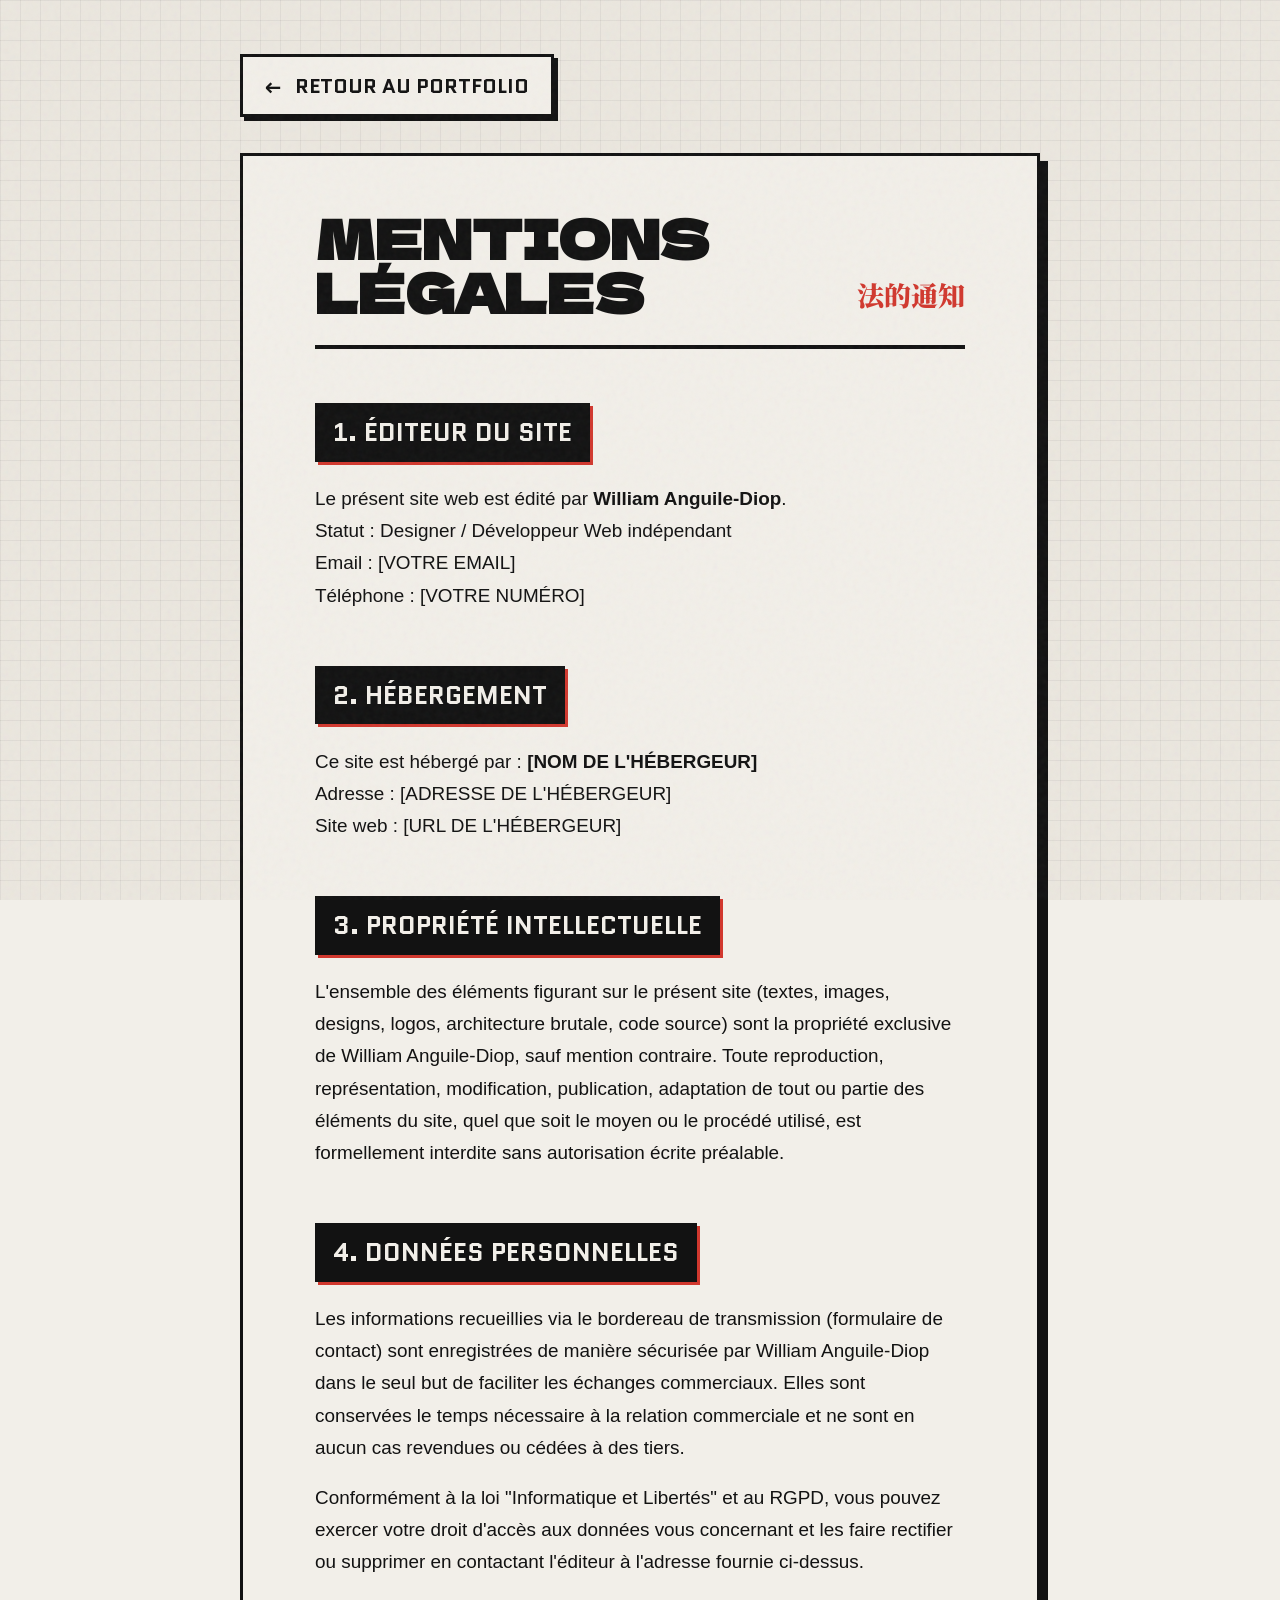
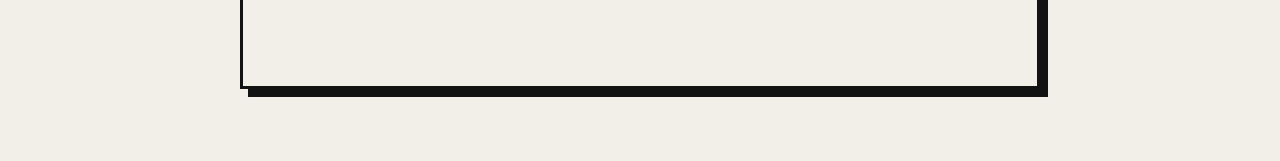
==== mentions.html @ 5b7a7f8b "Add files via upload" ====
<!DOCTYPE html>
<html lang="fr">
<head>
    <meta charset="UTF-8">
    <meta name="viewport" content="width=device-width, initial-scale=1.0">
    <title>Mentions Légales — William Anguile-Diop</title>
    <link href="https://fonts.googleapis.com/css2?family=Dela+Gothic+One&family=Noto+Serif+JP:wght@600;900&family=Orbitron:wght@700;900&family=Quantico:wght@700&family=Space+Grotesk:wght@500;700&display=swap" rel="stylesheet">
    <link rel="stylesheet" href="style.css">
    <style>
        .mentions-container {
            max-width: 800px;
            margin: 0 auto;
            padding: 3rem 4rem;
            background-color: var(--bg-cream);
            border: var(--border-width) solid var(--text-dark);
            box-shadow: var(--shadow-flat-large);
            position: relative;
        }
        .mentions-header {
            margin-bottom: 3rem;
            border-bottom: 4px solid var(--text-dark);
            padding-bottom: 1.5rem;
            display: flex;
            justify-content: space-between;
            align-items: flex-end;
        }
        .mentions-title {
            font-family: var(--font-title-massive);
            font-size: 3rem;
            line-height: 1;
            text-transform: uppercase;
        }
        .mentions-ja {
            font-family: var(--font-japanese);
            font-size: 1.5rem;
            color: var(--accent-red);
            font-weight: 900;
        }
        .mentions-section {
            margin-bottom: 3rem;
        }
        .mentions-section h2 {
            font-family: var(--font-heading);
            font-size: 1.4rem;
            margin-bottom: 1.2rem;
            background-color: var(--text-dark);
            color: var(--bg-cream);
            padding: 0.4rem 1rem;
            display: inline-block;
            text-transform: uppercase;
            box-shadow: 3px 3px 0px 0px var(--accent-red);
        }
        .mentions-section p {
            line-height: 1.7;
            margin-bottom: 1rem;
            font-size: 1.05rem;
        }
        .back-nav {
            max-width: 800px;
            margin: 3rem auto 2rem auto;
        }
        .back-link {
            font-family: var(--font-heading);
            font-weight: 900;
            color: var(--text-dark);
            text-decoration: none;
            display: inline-flex;
            align-items: center;
            gap: 0.8rem;
            border: 3px solid var(--text-dark);
            padding: 0.6rem 1.2rem;
            transition: all 0.2s ease;
            box-shadow: 4px 4px 0px 0px var(--text-dark);
            background-color: var(--bg-cream);
            text-transform: uppercase;
        }
        .back-link:hover {
            transform: translate(-3px, -3px);
            box-shadow: 7px 7px 0px 0px var(--accent-red);
            border-color: var(--accent-red);
            color: var(--accent-red);
        }
        
        .mentions-bg {
            position: fixed;
            top: 0; left: 0; width: 100%; height: 100%;
            background-color: var(--bg-paper-dark);
            z-index: -1;
            background-image: 
                linear-gradient(to right, rgba(18, 18, 18, 0.05) 1px, transparent 1px),
                linear-gradient(to bottom, rgba(18, 18, 18, 0.05) 1px, transparent 1px);
            background-size: 20px 20px;
        }
    </style>
</head>
<body>
    <!-- Écran de Chargement Brutaliste -->
    <div id="brutalist-loader">
        <div class="loader-content">
            <div class="logo-area loader-logo">
                <div class="hanko-stamp">WA</div>
                <div class="logo-subtitle">ウィリアム</div>
            </div>
            <div class="loader-progress-box">
                <div class="loader-progress-bar"></div>
            </div>
            <div class="loader-status">INITIALIZING...</div>
        </div>
    </div>
    <div class="paper-overlay"></div>
    <div class="mentions-bg"></div>
    
    <div style="padding-bottom: 4rem;">
        
        <nav class="back-nav">
            <a href="index.html" class="back-link">
                <span>←</span> RETOUR AU PORTFOLIO
            </a>
        </nav>

        <main class="mentions-container">
            <header class="mentions-header">
                <div>
                    <h1 class="mentions-title">Mentions<br>Légales</h1>
                </div>
                <div class="mentions-ja">法的通知</div>
            </header>

            <section class="mentions-section">
                <h2>1. Éditeur du site</h2>
                <p>
                    Le présent site web est édité par <strong>William Anguile-Diop</strong>.<br>
                    Statut : Designer / Développeur Web indépendant<br>
                    Email : [VOTRE EMAIL]<br>
                    Téléphone : [VOTRE NUMÉRO]
                </p>
            </section>

            <section class="mentions-section">
                <h2>2. Hébergement</h2>
                <p>
                    Ce site est hébergé par : <strong>[NOM DE L'HÉBERGEUR]</strong><br>
                    Adresse : [ADRESSE DE L'HÉBERGEUR]<br>
                    Site web : [URL DE L'HÉBERGEUR]
                </p>
            </section>

            <section class="mentions-section">
                <h2>3. Propriété Intellectuelle</h2>
                <p>
                    L'ensemble des éléments figurant sur le présent site (textes, images, designs, logos, architecture brutale, code source) sont la propriété exclusive de William Anguile-Diop, sauf mention contraire. Toute reproduction, représentation, modification, publication, adaptation de tout ou partie des éléments du site, quel que soit le moyen ou le procédé utilisé, est formellement interdite sans autorisation écrite préalable.
                </p>
            </section>

            <section class="mentions-section">
                <h2>4. Données Personnelles</h2>
                <p>
                    Les informations recueillies via le bordereau de transmission (formulaire de contact) sont enregistrées de manière sécurisée par William Anguile-Diop dans le seul but de faciliter les échanges commerciaux. Elles sont conservées le temps nécessaire à la relation commerciale et ne sont en aucun cas revendues ou cédées à des tiers.
                </p>
                <p>
                    Conformément à la loi "Informatique et Libertés" et au RGPD, vous pouvez exercer votre droit d'accès aux données vous concernant et les faire rectifier ou supprimer en contactant l'éditeur à l'adresse fournie ci-dessus.
                </p>
            </section>
        </main>
    </div>
    
    <script src="app.js"></script>
</body>
</html>
---- style.css ----
/* ==========================================================================
   CHARTE GRAPHIQUE & DESIGN SYSTEM BRUTALISTE JAPONAIS - VERSION MONOPAGE
   ========================================================================== */

:root {
    /* Thème par défaut (Rouge Vermillon) */
    --bg-cream: #f2efe9;       
    --bg-paper-dark: #ebe7df;  
    --text-dark: #121212;      
    --text-white: #ffffff;
    --accent-color: #d1382e;   /* Rouge par défaut */
    --accent-red: #d1382e;     
    --accent-green: #275a44;   
    --accent-pink: #d91b7d;    
    --border-width: 3px;
    --border-color: #121212;
    
    /* Ombres Brutalistes Plates */
    --shadow-flat: 5px 5px 0px 0px #121212;
    --shadow-flat-large: 8px 8px 0px 0px #121212;
    --shadow-flat-pressed: 2px 2px 0px 0px #121212;
    
    /* Polices */
    --font-heading: 'Quantico', 'Orbitron', 'Space Grotesk', sans-serif;
    --font-title-massive: 'Dela Gothic One', 'Orbitron', sans-serif;
    --font-body: 'Plus Jakarta Sans', 'Inter', sans-serif;
    --font-japanese: 'Noto Serif JP', 'Sawarabi Mincho', serif;

    /* Blueprint / Wireframe */
    --wireframe-blue: #0055ff;
}

/* ==========================================================================
   THEMING DYNAMIQUE (CLASSES APPLIQUÉES AU BODY)
   ========================================================================== */

body.theme-red { --accent-color: var(--accent-red); }
body.theme-green { --accent-color: var(--accent-green); }
body.theme-pink { --accent-color: var(--accent-pink); }
body.theme-dark { --accent-color: var(--text-dark); }

/* ==========================================================================
   RESET & STRUCTURES DE BASE
   ========================================================================== */

* {
    box-sizing: border-box;
    margin: 0;
    padding: 0;
}

html {
    scroll-behavior: smooth;
    scroll-padding-top: 240px; /* Compense la hauteur du header fixe */
    font-size: 18px; /* Augmente proportionnellement TOUS les rem du site (base 16px -> 18px) */
}

body {
    background-color: var(--bg-cream);
    color: var(--text-dark);
    font-family: var(--font-body);
    font-size: 1.125rem; /* Augmentation globale de la taille du texte */
    line-height: 1.75;
    overflow-x: hidden;
    position: relative;
    min-height: 100vh;
    transition: background-color 0.3s ease;
}

/* Grain de papier vintage */
.paper-overlay {
    position: fixed;
    top: 0;
    left: 0;
    width: 100%;
    height: 100%;
    pointer-events: none;
    z-index: 9999;
    opacity: 0.045;
    background-image: url("data:image/svg+xml,%3Csvg viewBox='0 0 200 200' xmlns='http://www.w3.org/2000/svg'%3E%3Cfilter id='noiseFilter'%3E%3CfeTurbulence type='fractalNoise' baseFrequency='0.8' numOctaves='3' stitchTiles='stitch'/%3E%3C/filter%3E%3Crect width='100%25' height='100%25' filter='url(%23noiseFilter)'/%3E%3C/svg%3E");
}

/* Grille Genkō yōshi discrète en arrière-plan */
body::before {
    content: '';
    position: fixed;
    top: 0;
    left: 0;
    width: 100%;
    height: 100%;
    z-index: -10;
    pointer-events: none;
    background-size: 40px 40px;
    background-image: 
        linear-gradient(to right, rgba(18, 18, 18, 0.03) 1px, transparent 1px),
        linear-gradient(to bottom, rgba(18, 18, 18, 0.03) 1px, transparent 1px);
}

/* ==========================================================================
   DISPOSITION PRINCIPALE (LAYOUT)
   ========================================================================== */

.app-container {
    display: grid;
    grid-template-columns: 240px 1fr;
    min-height: 100vh;
}

/* ==========================================================================
   BARRE LATÉRALE GAUCHE (SIDEBAR-LEFT)
   ========================================================================== */

.sidebar-left {
    background-color: var(--bg-paper-dark);
    border-right: var(--border-width) solid var(--border-color);
    display: flex;
    flex-direction: column;
    align-items: center;
    justify-content: space-between;
    padding: 2.5rem 1.5rem;
    position: sticky;
    top: 0;
    height: 100vh;
    z-index: 100;
}

.logo-area {
    display: flex;
    flex-direction: column;
    align-items: center;
    text-align: center;
    width: 100%;
}

.hanko-stamp {
    width: 65px;
    height: 65px;
    border: 3px solid var(--accent-red);
    color: var(--accent-red);
    font-family: var(--font-japanese);
    font-size: 2.2rem;
    font-weight: 900;
    display: flex;
    align-items: center;
    justify-content: center;
    border-radius: 50%;
    margin-bottom: 1.5rem;
    background-color: transparent;
    box-shadow: inset 0 0 0 2px var(--accent-red);
    transform: rotate(-10deg);
    transition: transform 0.3s ease;
}

.hanko-stamp:hover { transform: rotate(5deg) scale(1.05); }

.logo-title {
    font-family: var(--font-heading);
    font-weight: 900;
    font-size: 1.4rem;
    letter-spacing: -0.5px;
    line-height: 1.1;
    margin-bottom: 0.2rem;
}

.logo-subtitle {
    font-family: var(--font-japanese);
    font-size: 0.9rem;
    letter-spacing: 2px;
    color: rgba(18, 18, 18, 0.6);
}

.vertical-text-container {
    display: flex;
    flex-direction: column;
    align-items: center;
    justify-content: center;
    flex-grow: 1;
    margin: 1.5rem 0;
}

.vertical-text-item {
    writing-mode: vertical-rl;
    text-orientation: mixed;
    font-family: var(--font-japanese);
    font-size: 1.1rem;
    letter-spacing: 6px;
    color: var(--text-dark);
    margin: 0.5rem 0;
    white-space: nowrap;
}

.vertical-text-item.latin {
    font-family: var(--font-heading);
    font-weight: 700;
    font-size: 0.8rem;
    letter-spacing: 2px;
}

.vertical-text-divider {
    height: 50px;
    width: 2px;
    background-color: var(--border-color);
    margin: 0.8rem 0;
}

/* Sélecteur de couleurs (Design palette) */
.color-palette-picker {
    display: flex;
    flex-direction: column;
    align-items: center;
    gap: 0.4rem;
    margin-bottom: 1.5rem;
    width: 100%;
}

.palette-label {
    font-family: var(--font-heading);
    font-weight: 900;
    font-size: 0.7rem;
    letter-spacing: 1px;
    color: rgba(18, 18, 18, 0.6);
}

.palette-swatches {
    display: flex;
    gap: 0.5rem;
}

.swatch-btn {
    width: 20px;
    height: 20px;
    border-radius: 50%;
    border: 2px solid var(--text-dark);
    cursor: pointer;
    transition: transform 0.15s ease, box-shadow 0.15s ease;
}

.swatch-btn:hover { transform: scale(1.15); }
.swatch-btn.active {
    box-shadow: 0 0 0 2px var(--bg-cream), 0 0 0 4px var(--text-dark);
    transform: scale(1.1);
}

.bg-red-swatch { background-color: var(--accent-red); }
.bg-green-swatch { background-color: var(--accent-green); }
.bg-pink-swatch { background-color: var(--accent-pink); }
.bg-dark-swatch { background-color: var(--text-dark); }

.sidebar-deco {
    width: 100%;
    display: flex;
    flex-direction: column;
    align-items: center;
    gap: 0.5rem;
}

.barcode {
    display: flex;
    align-items: flex-end;
    height: 30px;
    width: 80px;
    gap: 2px;
}

.barcode-line { background-color: var(--text-dark); height: 100%; }
.w-1 { width: 1px; }
.w-2 { width: 3px; }
.w-3 { width: 5px; }
.w-4 { width: 7px; }

.deco-number {
    font-family: monospace;
    font-size: 0.75rem;
    letter-spacing: 1px;
}

/* ==========================================================================
   BARRE LATÉRALE DROITE (SIDEBAR-RIGHT)
   ========================================================================== */

.sidebar-right {
    border-left: var(--border-width) solid var(--border-color);
    display: flex;
    flex-direction: column;
    align-items: center;
    justify-content: space-between;
    padding: 3rem 0;
    background-color: var(--bg-paper-dark);
    position: sticky;
    top: 0;
    height: 100vh;
    z-index: 100;
}

.grid-deco-lines {
    width: 20px;
    height: 100px;
    background: repeating-linear-gradient(45deg, var(--border-color), var(--border-color) 2px, transparent 2px, transparent 8px);
}

.viewport-widget {
    border: 2px solid var(--text-dark);
    background-color: var(--bg-cream);
    padding: 0.8rem 0.4rem;
    display: flex;
    flex-direction: column;
    align-items: center;
    gap: 0.5rem;
    width: 60px;
    box-shadow: 3px 3px 0px 0px var(--text-dark);
}

.widget-title {
    font-family: var(--font-heading);
    font-weight: 900;
    font-size: 0.55rem;
    letter-spacing: 1px;
    color: rgba(18, 18, 18, 0.6);
}

.widget-val {
    writing-mode: vertical-rl;
    text-orientation: mixed;
    font-family: monospace;
    font-size: 0.75rem;
    font-weight: bold;
    white-space: nowrap;
    letter-spacing: 1px;
}

.widget-status {
    font-family: var(--font-heading);
    font-weight: 900;
    font-size: 0.5rem;
    background-color: var(--text-dark);
    color: var(--bg-cream);
    padding: 0.1rem 0.2rem;
    white-space: nowrap;
}

.oriental-accent-stamp {
    position: relative;
    width: 40px;
    height: 80px;
    display: flex;
    flex-direction: column;
    align-items: center;
}

.accent-circle {
    width: 25px;
    height: 25px;
    background-color: var(--accent-red);
    border-radius: 50%;
    margin-bottom: 0.5rem;
}

.accent-kanji {
    font-family: var(--font-japanese);
    font-weight: 900;
    font-size: 1.2rem;
    color: var(--accent-red);
    border: 2px solid var(--accent-red);
    width: 30px;
    height: 30px;
    display: flex;
    align-items: center;
    justify-content: center;
}

/* ==========================================================================
   ZONE PRINCIPALE & HEADER FIXE
   ========================================================================== */

.main-content {
    display: flex;
    flex-direction: column;
    min-width: 0; 
}

.main-header {
    position: sticky;
    top: 0;
    background-color: var(--bg-cream);
    z-index: 90;
}

.header-banner {
    background-color: var(--text-dark);
    color: var(--bg-cream);
    overflow: hidden;
    white-space: nowrap;
    border-bottom: var(--border-width) solid var(--border-color);
    padding: 0.6rem 0;
    font-family: var(--font-heading);
    font-weight: 900;
    font-size: 0.85rem;
    letter-spacing: 1px;
}

.banner-ticker {
    display: inline-block;
    animation: ticker 25s linear infinite;
    padding-left: 100%;
}

@keyframes ticker {
    0% { transform: translate3d(0, 0, 0); }
    100% { transform: translate3d(-100%, 0, 0); }
}

.header-main-title {
    display: flex;
    justify-content: space-between;
    align-items: center;
    padding: 1.5rem 3rem 1rem 3rem;
    border-bottom: var(--border-width) solid var(--border-color);
}

.title-left {
    display: flex;
    flex-direction: column;
    gap: 0.5rem;
}

.subtitle-badge {
    background-color: var(--accent-color);
    color: var(--text-white);
    font-family: var(--font-heading);
    font-weight: 900;
    font-size: 0.8rem;
    padding: 0.2rem 0.6rem;
    width: fit-content;
    border: 2px solid var(--text-dark);
    transition: background-color 0.3s ease;
}

.title-left h1 {
    font-family: var(--font-japanese);
    font-size: 3rem;
    font-weight: 900;
    line-height: 1;
}

.utility-controls {
    display: flex;
    gap: 0.8rem;
}

.util-btn {
    background-color: var(--bg-cream);
    border: 2px solid var(--text-dark);
    color: var(--text-dark);
    font-family: var(--font-heading);
    font-weight: 700;
    font-size: 0.75rem;
    padding: 0.5rem 0.8rem;
    cursor: pointer;
    display: flex;
    align-items: center;
    gap: 0.4rem;
    box-shadow: 3px 3px 0px 0px var(--text-dark);
    transition: all 0.15s ease;
}

.util-btn:hover {
    transform: translate(1px, 1px);
    box-shadow: 2px 2px 0px 0px var(--text-dark);
}

.util-btn.active {
    background-color: var(--accent-pink);
    color: var(--text-white);
}

#toggle-wireframe.active {
    background-color: var(--wireframe-blue);
    color: var(--text-white);
}

/* ==========================================================================
   NAVIGATION CLASSIQUE (TOP BAR)
   ========================================================================== */

.classic-nav {
    display: flex;
    justify-content: flex-end;
    align-items: center;
    gap: 4.5rem;
    padding: 1.2rem 3rem;
    background-color: var(--bg-cream);
    border-bottom: none;
}

.nav-link {
    font-family: var(--font-title-massive);
    font-size: 0.95rem;
    font-weight: 400;
    color: var(--text-dark);
    text-decoration: none;
    text-transform: uppercase;
    position: relative;
    padding-bottom: 0.4rem;
    transition: color 0.2s ease;
    display: flex;
    flex-direction: column;
    align-items: center;
    gap: 0.1rem;
}

.nav-ja {
    font-family: var(--font-japanese);
    font-size: 0.75rem;
    font-weight: 600;
    color: rgba(18, 18, 18, 0.5);
    transition: color 0.2s ease;
    text-transform: none;
}

.nav-link:hover .nav-ja {
    color: rgba(209, 56, 46, 0.7);
}

.nav-link.active .nav-ja {
    color: var(--accent-red);
}

.nav-link::after {
    content: '';
    position: absolute;
    bottom: 0;
    left: 0;
    width: 0%;
    height: 3px;
    background-color: var(--accent-red);
    transition: width 0.3s cubic-bezier(0.19, 1, 0.22, 1);
}

.nav-link:hover {
    color: var(--accent-red);
}

.nav-link:hover::after,
.nav-link.active::after {
    width: 100%;
}

.nav-link.active {
    color: var(--accent-red);
}

/* ==========================================================================
   SECTIONS & CONTENU MONOPAGE
   ========================================================================== */

.content-body {
    padding: 3rem;
    flex-grow: 1;
}

.scroll-section {
    padding-bottom: 6rem;
}

.section-divider {
    border-top: var(--border-width) solid var(--border-color);
    border-bottom: var(--border-width) solid var(--border-color);
    margin: 4rem -3rem 6rem -3rem; /* Outdents to edge, espacement accru */
    padding: 1.5rem 3rem;
    background-color: var(--bg-paper-dark);
    display: flex;
    justify-content: center;
    align-items: center;
    position: relative;
    overflow: hidden;
}

.section-divider::before {
    content: '';
    position: absolute;
    left: 0; top: 0; bottom: 0; right: 0;
    background: repeating-linear-gradient(45deg, transparent, transparent 10px, rgba(18, 18, 18, 0.05) 10px, rgba(18, 18, 18, 0.05) 20px);
    pointer-events: none;
}

.divider-text {
    font-family: var(--font-title-massive);
    font-weight: 400;
    font-size: 1.4rem;
    letter-spacing: 2px;
    background-color: var(--bg-cream);
    padding: 0.5rem 1.5rem;
    border: 2px solid var(--text-dark);
    box-shadow: 4px 4px 0px 0px var(--text-dark);
    z-index: 1;
}

.grid-layout {
    display: grid;
    gap: 4rem;
}

.intro-grid { grid-template-columns: repeat(3, 1fr); }
.col-span-2 { grid-column: span 2; }
.col-span-3 { grid-column: span 3; }

/* CARTES BRUTALISTES */
.card {
    background-color: var(--bg-cream);
    border: var(--border-width) solid var(--border-color);
    box-shadow: var(--shadow-flat-large);
    display: flex;
    flex-direction: column;
    position: relative;
    transition: all 0.2s cubic-bezier(0.19, 1, 0.22, 1);
}

.card:hover {
    transform: translate(-3px, -3px);
    box-shadow: 11px 11px 0px 0px var(--text-dark);
}

.card-header {
    border-bottom: var(--border-width) solid var(--border-color);
    padding: 1.5rem 2rem;
    display: flex;
    justify-content: space-between;
    align-items: center;
}

.card-header h2,
.card-header h3 {
    font-family: var(--font-title-massive);
    font-size: 2rem;
    font-weight: 400;
    text-transform: uppercase;
}

.card-tag {
    font-family: var(--font-heading);
    font-weight: 900;
    font-size: 0.85rem;
    border: 2px solid var(--text-dark);
    padding: 0.2rem 0.6rem;
    background-color: var(--bg-cream);
    color: var(--text-dark);
}

.card-body {
    padding: 2.5rem 2rem;
    display: flex;
    flex-direction: column;
    gap: 1.5rem;
}

.lead-text {
    font-size: 1.4rem;
    font-weight: 700;
    line-height: 1.5;
}

.card-footer {
    border-top: var(--border-width) solid var(--border-color);
    padding: 1.5rem 2rem;
    background-color: rgba(18, 18, 18, 0.02);
}

/* Thèmes de cartes */
.brutal-card-red {
    background-color: var(--accent-color);
    color: var(--text-white);
}
.brutal-card-red .card-header { border-bottom-color: var(--text-dark); }
.brutal-card-red .card-tag {
    background-color: var(--text-dark);
    color: var(--text-white);
    border-color: var(--text-dark);
}

.brutal-card-forest {
    background-color: var(--accent-green);
    color: var(--text-white);
}
.brutal-card-forest h3 {
    font-family: var(--font-title-massive);
    font-size: 2.2rem;
    font-weight: 400;
    margin-bottom: 1.2rem;
    text-transform: uppercase;
}

/* ==========================================================================
   HERO SECTION (DESIGN BRUTALISTE APPLIQUÉ AU LAYOUT WIREFRAME)
   ========================================================================== */
.hero-card {
    padding: 3.5rem 4rem;
    margin-bottom: 2rem;
    display: flex;
    flex-direction: column;
    gap: 3rem;
}

.hero-header {
    display: flex;
    justify-content: space-between;
    align-items: flex-start;
    border-bottom: var(--border-width) solid var(--border-color);
    padding-bottom: 2rem;
}

.hero-title {
    font-family: var(--font-title-massive);
    font-size: 4.8rem;
    font-weight: 400; /* Dela Gothic One n'a qu'un seul poids */
    line-height: 0.95;
    color: var(--text-dark);
    display: flex;
    flex-direction: column;
    gap: 0.8rem;
}

.hero-title-ja {
    font-family: var(--font-japanese);
    font-size: 1.5rem;
    color: var(--accent-red);
    letter-spacing: 2px;
}

.hero-grid {
    display: grid;
    grid-template-columns: 1fr 1fr;
    gap: 4rem;
    align-items: stretch;
}

.hero-text-content {
    display: flex;
    flex-direction: column;
    gap: 1.5rem;
}

.hero-text-content p {
    font-size: 1.125rem;
    line-height: 1.75;
}

.hero-portrait-container {
    display: flex;
    align-items: center;
    justify-content: center;
}

.portrait-frame {
    width: 100%;
    aspect-ratio: 1; /* Ratio carré parfait du wireframe */
    border: 4px solid var(--text-dark);
    position: relative;
    background-color: var(--bg-paper-dark);
    overflow: hidden;
    box-shadow: inset 0 0 0 4px var(--bg-cream), inset 0 0 0 6px var(--text-dark);
}

.portrait-img {
    width: 100%;
    height: 100%;
    object-fit: cover;
    filter: grayscale(10%) contrast(120%);
    opacity: 0.9;
    transition: transform 0.4s ease;
}

.portrait-frame:hover .portrait-img {
    transform: scale(1.05);
}

.portrait-markers .marker {
    position: absolute;
    font-family: monospace;
    font-size: 1.5rem;
    color: var(--accent-red);
    font-weight: bold;
}
.marker.top-left { top: 8px; left: 8px; }
.marker.top-right { top: 8px; right: 8px; }
.marker.bottom-left { bottom: 8px; left: 8px; }
.marker.bottom-right { bottom: 8px; right: 8px; }

.portrait-overlay-text {
    position: absolute;
    bottom: 15px;
    right: 15px;
    background-color: var(--text-dark);
    color: var(--text-white);
    font-family: var(--font-heading);
    font-size: 0.75rem;
    font-weight: 900;
    padding: 0.3rem 0.6rem;
    letter-spacing: 1px;
}

/* ==========================================================================
   BOUTONS, BADGES ET CITATIONS
   ========================================================================== */
.badge-row { display: flex; flex-wrap: wrap; gap: 0.6rem; margin-top: 1rem; }

.retro-badge {
    border: 2px solid var(--text-dark);
    font-family: var(--font-heading);
    font-weight: 900;
    font-size: 0.75rem;
    padding: 0.25rem 0.6rem;
    box-shadow: 2px 2px 0px 0px var(--text-dark);
}
.bg-cream { background-color: var(--bg-cream); }
.text-black { color: var(--text-dark); }
.bg-dark-badge { background-color: var(--text-dark); border-color: var(--text-dark); }
.text-white { color: var(--text-white); }

.skills-block { display: flex; flex-direction: column; gap: 1.2rem; margin-top: 1.5rem; }
.skill-category { display: flex; flex-direction: column; gap: 0.4rem; }
.skill-header { font-family: var(--font-heading); font-weight: 900; font-size: 0.95rem; color: var(--text-dark); letter-spacing: 0.5px; }
.brutalist-quote {
    font-family: var(--font-japanese);
    font-size: 1.6rem;
    font-weight: 900;
    border-left: 5px solid var(--text-white);
    padding-left: 1.2rem;
    margin: 1.8rem 0;
    line-height: 1.4;
}

.retro-btn {
    border: var(--border-width) solid var(--text-dark);
    font-family: var(--font-heading);
    font-weight: 900;
    text-transform: uppercase;
    padding: 0.8rem 1.5rem;
    cursor: pointer;
    background-color: var(--bg-cream);
    color: var(--text-dark);
    box-shadow: var(--shadow-flat);
    transition: all 0.15s cubic-bezier(0.19, 1, 0.22, 1);
    display: inline-flex;
    align-items: center;
    justify-content: center;
    gap: 0.5rem;
    text-decoration: none;
}
.retro-btn:hover { transform: translate(2px, 2px); box-shadow: var(--shadow-flat-pressed); }
.btn-full { width: 100%; }
.btn-red { background-color: var(--accent-color); color: var(--text-white); }
.btn-green { background-color: var(--accent-green); color: var(--text-white); }
.btn-black { background-color: var(--text-dark); color: var(--text-white); }

/* ==========================================================================
   WIDGETS ET SECTIONS (Principes, Parcours, Projets, Contact)
   ========================================================================== */

.principles-container { gap: 1.2rem; }
.principles-selector { display: flex; flex-direction: column; gap: 0.6rem; }

.principle-btn {
    background-color: var(--bg-paper-dark);
    border: 2px solid var(--text-dark);
    color: var(--text-dark);
    font-family: var(--font-heading);
    font-size: 1rem;
    font-weight: 900;
    text-align: left;
    padding: 0.8rem 1rem;
    cursor: pointer;
    display: flex;
    align-items: center;
    justify-content: space-between;
    box-shadow: 3px 3px 0px 0px var(--text-dark);
}
.principle-btn.active {
    background-color: var(--accent-color);
    color: var(--text-white);
}
.principle-btn .p-num { font-family: monospace; font-size: 0.8rem; margin-right: 0.6rem; }
.principle-btn .p-ja { font-family: var(--font-japanese); font-size: 0.95rem; font-weight: 900; }

.principle-details-box {
    border: 2px solid var(--text-dark);
    padding: 1.2rem;
    background-color: var(--bg-cream);
    display: flex; flex-direction: column; gap: 0.5rem; min-height: 140px;
}
#principle-title-ja {
    font-family: var(--font-japanese); font-size: 1.2rem; font-weight: 900;
    color: var(--accent-color); border-bottom: 2px solid var(--text-dark); padding-bottom: 0.4rem;
}

.grid-inner-2col { display: grid; grid-template-columns: 2fr 1fr; gap: 3.5rem; padding: 2.5rem 2rem; align-items: center; }

.hanko-stamp-large {
    border: 4px solid var(--accent-red); color: var(--accent-red); font-family: var(--font-japanese);
    padding: 1rem; text-align: center; font-size: 2.2rem; font-weight: 900; transform: rotate(5deg);
    display: flex; flex-direction: column; align-items: center; justify-content: center;
    box-shadow: inset 0 0 0 3px var(--accent-red); background-color: var(--bg-cream);
}
.hanko-stamp-inner { display: grid; grid-template-columns: 1fr 1fr; gap: 0.5rem; line-height: 1.1; }

.timeline-container { display: flex; flex-direction: column; gap: 2.5rem; }
.timeline-header-card h2 { font-family: var(--font-title-massive); font-size: 2.2rem; font-weight: 400; margin-bottom: 0.5rem; text-transform: uppercase; }
.metro-line-wrapper {
    background-color: var(--bg-paper-dark); border: var(--border-width) solid var(--border-color);
    padding: 2.5rem 1.5rem; display: flex; justify-content: space-around; align-items: center; position: relative;
}
.metro-track { position: absolute; height: 6px; background-color: var(--accent-green); left: 10%; right: 10%; top: 50%; transform: translateY(-50%); border: 1px solid var(--text-dark); }
.metro-progress { width: 100%; height: 100%; background-color: var(--accent-color); transition: width 0.5s ease; }
.metro-station { display: flex; flex-direction: column; align-items: center; z-index: 2; cursor: pointer; }
.station-node { width: 24px; height: 24px; border-radius: 50%; background-color: var(--bg-cream); border: 3px solid var(--text-dark); }
.metro-station.active .station-node { background-color: var(--accent-color); box-shadow: 0 0 0 4px rgba(209, 56, 46, 0.3); }
.station-code { background-color: var(--text-dark); color: var(--bg-cream); font-size: 0.7rem; font-weight: 900; padding: 0.1rem 0.4rem; border: 1px solid var(--text-dark); margin-bottom: 0.2rem; }
.station-name { font-weight: 700; font-size: 0.9rem; font-family: var(--font-heading); text-align: center; margin-top: 0.5rem; }

.exp-card-header { display: flex; justify-content: space-between; align-items: flex-start; border-bottom: 3px solid var(--text-dark); padding-bottom: 1.2rem; margin-bottom: 1.2rem; }
.exp-date-badge { background-color: var(--text-dark); color: var(--bg-cream); font-family: var(--font-heading); font-weight: 900; font-size: 0.75rem; padding: 0.15rem 0.5rem; }
.exp-title-h3 { font-family: var(--font-title-massive); font-weight: 400; font-size: 1.8rem; text-transform: uppercase; }
.exp-company-ja { font-family: var(--font-japanese); font-size: 0.9rem; opacity: 0.8; }
.hanko-seal-verified { border: 3px solid var(--text-white); color: var(--text-white); font-family: var(--font-japanese); font-size: 1.6rem; font-weight: 900; width: 48px; height: 48px; display: flex; align-items: center; justify-content: center; border-radius: 50%; transform: rotate(-15deg); box-shadow: inset 0 0 0 1px var(--text-white); }
.brutalist-list { list-style: none; }
.brutalist-list li { position: relative; padding-left: 2rem; margin-bottom: 0.8rem; font-size: 1rem; }
.brutalist-list li::before { content: "■"; position: absolute; left: 0; top: 0; font-size: 0.9rem; }
.brutal-card-red .brutalist-list li::before { color: var(--text-white); }

.projects-intro h2 { font-family: var(--font-title-massive); font-size: 3rem; font-weight: 400; line-height: 1; margin-bottom: 1rem; }
.projects-grid { grid-template-columns: repeat(3, 1fr); gap: 3rem; }
.project-img-wrapper { 
    position: relative; 
    height: 240px; 
    border-bottom: var(--border-width) solid var(--border-color); 
    background-color: var(--text-dark); /* Like the poster's dark background */
    padding: 1.5rem;
    overflow: hidden; 
}
.project-img { 
    width: 100%; 
    height: 100%; 
    object-fit: cover; 
    filter: sepia(30%) grayscale(40%) contrast(120%); /* More retro/tan look */
    border: 2px solid var(--bg-cream); /* Inner frame */
    transition: transform 0.4s ease; 
}
.project-card:hover .project-img { transform: scale(1.05); }
.project-status-sticker { 
    position: absolute; 
    top: 5px; 
    right: 5px; 
    font-family: var(--font-title-massive); 
    font-size: 1.1rem; 
    padding: 0.3rem 0.8rem; 
    border: 3px solid var(--text-dark); 
    background-color: var(--bg-cream); 
    color: var(--accent-red); 
    box-shadow: 3px 3px 0px 0px var(--text-dark); 
    transform: rotate(5deg); 
    z-index: 10;
}
.project-price-tag { 
    font-family: var(--font-heading); 
    font-weight: 900; 
    font-size: 0.8rem; 
    color: var(--bg-cream); 
    border: 2px solid var(--text-dark); 
    padding: 0.2rem 0.6rem; 
    width: fit-content; 
    margin-bottom: 1rem; 
    background-color: var(--text-dark); 
}
.project-title { 
    font-family: var(--font-title-massive); 
    font-weight: 400; 
    font-size: 2.2rem; 
    line-height: 0.9; 
    margin-bottom: 1rem;
    text-transform: uppercase;
}
.project-tags { display: flex; flex-wrap: wrap; gap: 0.5rem; margin-top: 1.5rem; }
.tag-item { font-family: var(--font-heading); font-size: 0.75rem; font-weight: 700; border: 2px solid var(--text-dark); padding: 0.2rem 0.5rem; background-color: var(--bg-paper-dark); }

.contact-grid { grid-template-columns: 1.5fr 1fr; gap: 3rem; }
.brutalist-input { 
    border: 3px solid var(--text-dark); 
    background-color: var(--bg-cream); 
    padding: 1rem; 
    width: 100%; 
    font-family: var(--font-heading); 
    font-weight: 700;
    font-size: 1.1rem; 
    border-radius: 0; 
    outline: none; 
    transition: all 0.1s ease; 
}
.brutalist-input:focus { 
    box-shadow: 6px 6px 0px 0px var(--text-dark); 
    background-color: var(--text-white); 
    transform: translate(-2px, -2px);
}
.form-group label { font-family: var(--font-heading); font-weight: 900; font-size: 1rem; display: block; margin-bottom: 0.5rem; }
.required { color: var(--accent-red); }
.hanko-btn-seal { width: 32px; height: 32px; border: 2px solid var(--text-white); color: var(--text-white); font-family: var(--font-japanese); font-size: 1.05rem; font-weight: 900; display: flex; align-items: center; justify-content: center; border-radius: 50%; transform: rotate(-10deg); }
.contact-info-panel { display: flex; flex-direction: column; gap: 2rem; }
.network-list li { display: flex; justify-content: space-between; border-bottom: 2px dashed var(--text-white); padding: 0.8rem 0; }
.network-list li:last-child { border-bottom: none; }
.net-lbl { font-family: var(--font-heading); font-weight: 900; }
.net-val { color: var(--text-white); text-decoration: underline; font-weight: 700; }

.retro-receipt { background-color: #fff; border: var(--border-width) solid #121212; padding: 2rem; }
.retro-receipt.hidden { display: none; }
.receipt-header { text-align: center; margin-bottom: 1.5rem; }
.receipt-header h4 { font-family: var(--font-japanese); font-weight: 900; font-size: 1.25rem; }
.receipt-dash { border: none; border-top: 2px dashed #121212; margin: 1rem 0; }
.receipt-row { display: flex; justify-content: space-between; font-family: var(--font-heading); font-weight: 700; }
.receipt-success { background-color: var(--accent-green); color: var(--text-white); font-weight: 900; padding: 0.1rem 0.5rem; font-size: 0.75rem; }
.receipt-msg-box { background-color: var(--bg-cream); border: 2px solid #121212; padding: 1rem; margin: 1.2rem 0; }
.receipt-stamp { border: 3px solid var(--accent-red); color: var(--accent-red); font-family: var(--font-japanese); font-size: 1.1rem; font-weight: 900; width: 44px; height: 44px; display: flex; align-items: center; justify-content: center; border-radius: 50%; transform: rotate(15deg); margin: 0.4rem 0; box-shadow: inset 0 0 0 1px var(--accent-red); }

/* ==========================================================================
   PIED DE PAGE (FOOTER)
   ========================================================================== */

.main-footer { margin-top: 2rem; border: var(--border-width) solid var(--border-color); padding: 1.5rem 2rem; display: flex; justify-content: space-between; align-items: center; background-color: var(--bg-cream); box-shadow: var(--shadow-flat); }
.footer-stickers { display: flex; gap: 0.5rem; }
.sticker-tag { font-family: var(--font-heading); font-weight: 900; font-size: 0.7rem; border: 2px solid var(--text-dark); padding: 0.15rem 0.5rem; box-shadow: 2px 2px 0px 0px var(--text-dark); }
.sticker-red { background-color: var(--accent-red); color: var(--text-white); }
.sticker-black { background-color: var(--text-dark); color: var(--bg-cream); }
.sticker-green { background-color: var(--accent-green); color: var(--text-white); }

/* ==========================================================================
   ANIMATIONS & SAKURA PARTICLES
   ========================================================================== */
#sakura-container { position: fixed; top: 0; left: 0; width: 100vw; height: 100vh; pointer-events: none; z-index: 1000; overflow: hidden; }
.sakura-petal { position: absolute; background-color: #ffb7c5; border-radius: 10px 0 10px 10px; opacity: 0.8; animation: fall linear infinite; }
@keyframes fall { 0% { transform: translateY(-20px) rotate(0deg) scale(0.8); } 100% { transform: translateY(105vh) rotate(360deg) scale(1.2); } }

/* ==========================================================================
   📐 MODE FIL DE FER / WIREFRAME BLUEPRINT
   ========================================================================== */

body.wireframe-mode {
    --bg-cream: #ffffff;
    --bg-paper-dark: #f9f9f9;
    --border-color: var(--wireframe-blue);
    color: var(--wireframe-blue);
}
body.wireframe-mode::before {
    opacity: 0.12;
    background-image: linear-gradient(to right, var(--wireframe-blue) 1.5px, transparent 1.5px), linear-gradient(to bottom, var(--wireframe-blue) 1.5px, transparent 1.5px);
}
body.wireframe-mode .card, body.wireframe-mode .nav-tab, body.wireframe-mode aside, body.wireframe-mode header, body.wireframe-mode footer, body.wireframe-mode .util-btn, body.wireframe-mode .retro-btn, body.wireframe-mode .hanko-stamp, body.wireframe-mode .hanko-stamp-large, body.wireframe-mode .principle-btn, body.wireframe-mode .principle-details-box, body.wireframe-mode .viewport-widget, body.wireframe-mode .brutalist-input, body.wireframe-mode .section-divider, body.wireframe-mode .portrait-frame {
    border-style: dashed !important; border-color: var(--wireframe-blue) !important; box-shadow: none !important; border-radius: 0 !important; transform: none !important;
}
body.wireframe-mode .card-body { background-color: rgba(0, 85, 255, 0.01); }
body.wireframe-mode .barcode, body.wireframe-mode .mini-dots-grid, body.wireframe-mode .hanko-seal-verified, body.wireframe-mode .receipt-stamp, body.wireframe-mode .oriental-accent-stamp, body.wireframe-mode .portrait-markers { opacity: 0.15; }
body.wireframe-mode .card::before { content: "<div.card>"; position: absolute; top: -12px; left: 8px; background-color: var(--wireframe-blue); color: #fff; font-family: monospace; font-size: 0.58rem; font-weight: bold; padding: 1px 4px; z-index: 10; }
body.wireframe-mode .portrait-card::before { content: "<div.portrait-hero>"; }
body.wireframe-mode .section-divider::before { display: none; }
body.wireframe-mode .nav-tab::before { content: "<a.nav-tab>"; position: absolute; top: 2px; left: 2px; font-family: monospace; font-size: 0.5rem; opacity: 0.7; color: var(--wireframe-blue); }
body.wireframe-mode h1, body.wireframe-mode h2, body.wireframe-mode h3, body.wireframe-mode h4, body.wireframe-mode .divider-text { color: var(--wireframe-blue) !important; border-color: var(--wireframe-blue) !important; box-shadow: none !important; }
body.wireframe-mode .brutalist-quote { border-left-color: var(--wireframe-blue) !important; color: var(--wireframe-blue) !important; }
body.wireframe-mode .retro-btn, body.wireframe-mode .util-btn, body.wireframe-mode .principle-btn { background-color: transparent !important; color: var(--wireframe-blue) !important; }
body.wireframe-mode .principle-btn.active, body.wireframe-mode .nav-tab.active { background-color: rgba(0, 85, 255, 0.1) !important; }
body.wireframe-mode .brutalist-input { background-color: transparent !important; }
body.wireframe-mode .brutalist-input:focus { outline: 2px solid var(--wireframe-blue); }
body.wireframe-mode .project-status-sticker, body.wireframe-mode .project-price-tag { background-color: transparent !important; border-style: dotted !important; border-color: var(--wireframe-blue) !important; color: var(--wireframe-blue) !important; box-shadow: none !important; }
body.wireframe-mode .project-img, body.wireframe-mode .portrait-img { filter: grayscale(100%) opacity(30%); }

/* ==========================================================================
   ÉCRAN DE CHARGEMENT BRUTALISTE
   ========================================================================== */
#brutalist-loader {
    position: fixed;
    inset: 0;
    z-index: 9999;
    background-color: var(--text-dark);
    display: flex;
    justify-content: center;
    align-items: center;
    color: var(--bg-cream);
    transition: transform 0.8s cubic-bezier(0.85, 0, 0.15, 1);
}

#brutalist-loader.loaded {
    transform: translateY(-100%);
    pointer-events: none;
}

.loader-content {
    display: flex;
    flex-direction: column;
    align-items: center;
    gap: 2rem;
    width: 80%;
    max-width: 600px;
}

.loader-logo {
    transform: scale(1.5);
    transform-origin: center;
    margin-bottom: 2.5rem;
}

.loader-logo .logo-title {
    color: var(--text-white);
}

.loader-logo .logo-subtitle {
    color: rgba(255, 255, 255, 0.7);
}

.loader-logo .hanko-stamp {
    border-color: var(--text-white);
    color: var(--text-white);
    box-shadow: inset 0 0 0 2px var(--text-white);
}

.loader-title {
    font-family: var(--font-title-massive);
    font-size: 3.5rem;
    font-weight: 400;
    line-height: 0.9;
    text-align: center;
    margin: 0;
}

.loader-ja {
    font-family: var(--font-japanese);
    font-size: 1.5rem;
    color: var(--accent-red);
    display: block;
    margin-top: 0.5rem;
    letter-spacing: 2px;
}

.loader-progress-box {
    width: 100%;
    height: 16px;
    border: 3px solid var(--bg-cream);
    padding: 2px;
}

.loader-progress-bar {
    height: 100%;
    width: 0%;
    background-color: var(--accent-red);
    animation: loadingBar 1.5s cubic-bezier(0.19, 1, 0.22, 1) forwards;
}

.loader-status {
    font-family: var(--font-heading);
    font-weight: 700;
    font-size: 1.2rem;
    letter-spacing: 2px;
    animation: blinkText 0.5s infinite alternate;
}

@keyframes loadingBar {
    0% { width: 0%; }
    40% { width: 30%; }
    60% { width: 70%; }
    100% { width: 100%; }
}

@keyframes blinkText {
    0% { opacity: 1; }
    100% { opacity: 0; }
}

/* ==========================================================================
   RESPONSIVE DESIGN
   ========================================================================== */
@media (max-width: 1024px) {
    .app-container { grid-template-columns: 1fr; }
    .sidebar-left, .sidebar-right { display: none; }
    .intro-grid, .about-grid, .projects-grid, .contact-grid { grid-template-columns: 1fr; }
    .col-span-2, .col-span-3 { grid-column: span 1; }
    .brutalist-nav { flex-wrap: wrap; }
    .nav-tab { flex: 1 1 50%; border-bottom: var(--border-width) solid var(--border-color); }
    .nav-tab:nth-child(even) { border-right: none; }
    .grid-inner-2col { grid-template-columns: 1fr; }
    .content-body { padding: 1.5rem; }
    .section-divider { margin: 2rem -1.5rem 3rem -1.5rem; padding: 1rem 1.5rem; }
    .main-footer { flex-direction: column; gap: 1rem; text-align: center; }
}
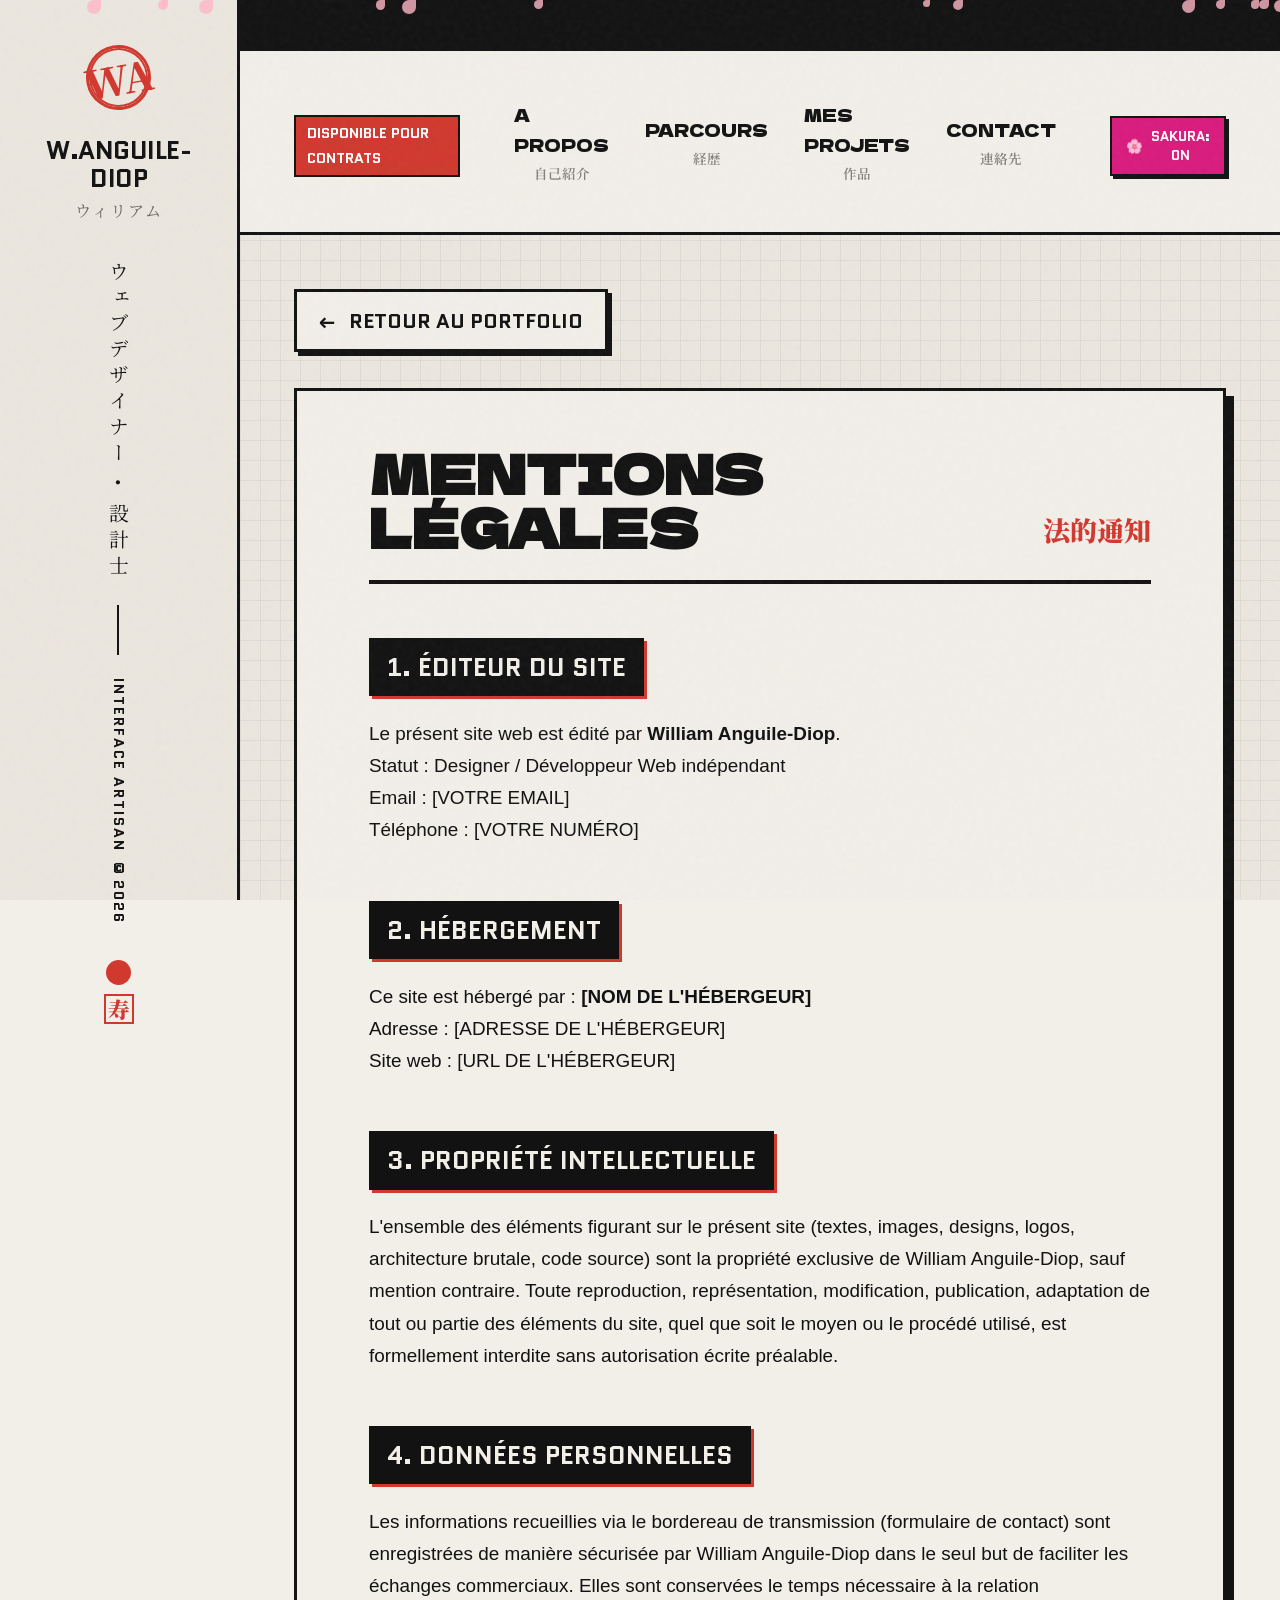
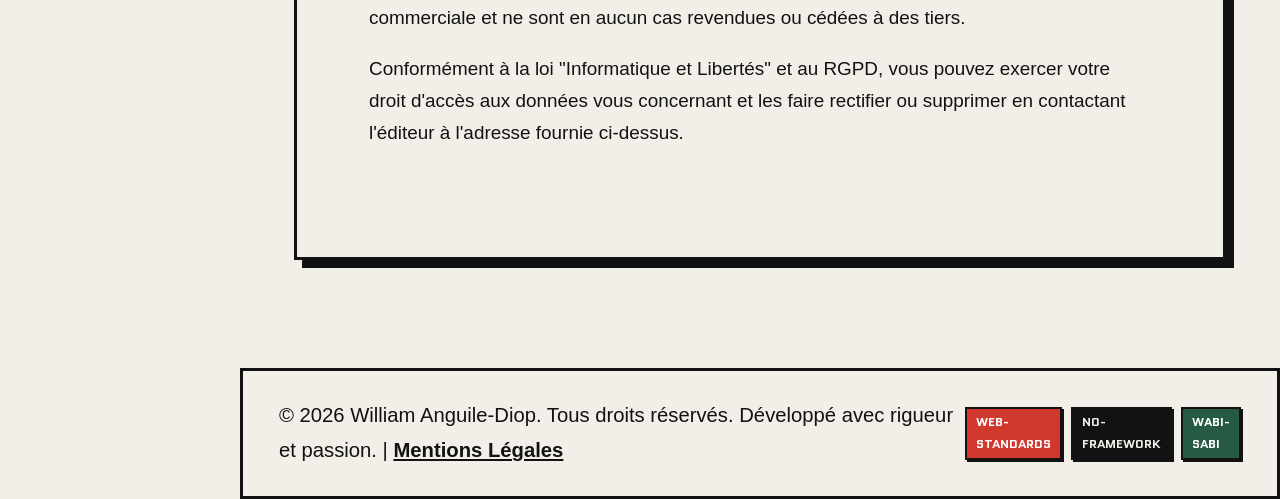
==== commit 4e51c5c6: "Add files via upload" ====
--- a/mentions.html
+++ b/mentions.html
@@ -5,10 +5,10 @@
     <meta name="viewport" content="width=device-width, initial-scale=1.0">
     <title>Mentions Légales — William Anguile-Diop</title>
     <link href="https://fonts.googleapis.com/css2?family=Dela+Gothic+One&family=Noto+Serif+JP:wght@600;900&family=Orbitron:wght@700;900&family=Quantico:wght@700&family=Space+Grotesk:wght@500;700&display=swap" rel="stylesheet">
-    <link rel="stylesheet" href="style.css">
+    <link rel="stylesheet" href="style.css?v=19">
     <style>
         .mentions-container {
-            max-width: 800px;
+            max-width: 1200px;
             margin: 0 auto;
             padding: 3rem 4rem;
             background-color: var(--bg-cream);
@@ -56,8 +56,8 @@
             font-size: 1.05rem;
         }
         .back-nav {
-            max-width: 800px;
-            margin: 3rem auto 2rem auto;
+            max-width: 1200px;
+            margin: 0 auto 2rem auto;
         }
         .back-link {
             font-family: var(--font-heading);
@@ -91,6 +91,22 @@
                 linear-gradient(to bottom, rgba(18, 18, 18, 0.05) 1px, transparent 1px);
             background-size: 20px 20px;
         }
+
+        @media (max-width: 1240px) {
+            .mentions-container {
+                padding: 2rem 1.5rem;
+            }
+        }
+        @media (max-width: 840px) {
+            .mentions-header {
+                flex-direction: column;
+                align-items: flex-start;
+                gap: 1rem;
+            }
+            .mentions-title {
+                font-size: 2.2rem;
+            }
+        }
     </style>
 </head>
 <body>
@@ -107,63 +123,159 @@
             <div class="loader-status">INITIALIZING...</div>
         </div>
     </div>
+    
+    <!-- Overlays & Anim -->
     <div class="paper-overlay"></div>
+    <div id="sakura-container"></div>
     <div class="mentions-bg"></div>
     
-    <div style="padding-bottom: 4rem;">
+    <div class="app-container">
         
-        <nav class="back-nav">
-            <a href="index.html" class="back-link">
-                <span>←</span> RETOUR AU PORTFOLIO
-            </a>
-        </nav>
-
-        <main class="mentions-container">
-            <header class="mentions-header">
-                <div>
-                    <h1 class="mentions-title">Mentions<br>Légales</h1>
-                </div>
-                <div class="mentions-ja">法的通知</div>
+        <!-- Barre Latérale Gauche - Style Affiche Japonaise -->
+        <aside class="sidebar-left">
+            <div class="logo-area">
+                <div class="hanko-stamp">WA</div>
+                <a href="index.html" style="text-decoration: none; color: inherit; display: block; text-align: center;">
+                    <div class="logo-title">W.ANGUILE-DIOP</div>
+                </a>
+                <div class="logo-subtitle">ウィリアム</div>
+            </div>
+            
+            <div class="vertical-text-container">
+                <span class="vertical-text-item">ウェブデザイナー • 設計士</span>
+                <span class="vertical-text-divider"></span>
+                <span class="vertical-text-item latin">INTERFACE ARTISAN ©2026</span>
+            </div>
+
+             <div class="oriental-accent-stamp">
+                <div class="accent-circle"></div>
+                <div class="accent-line"></div>
+                <div class="accent-kanji">寿</div>
+            </div>
+        </aside>
+
+        <!-- Zone Principale de Contenu -->
+        <main class="main-content">
+            
+            <!-- En-tête Supérieur (Fixe) -->
+            <header class="main-header">
+                <div class="header-banner">
+                    <span class="banner-ticker">
+                        PROJETS DISPONIBLES • UI/UX CONCEPTION • DISPONIBLE POUR CONTRATS • CREATIVE DESIGN • GRID SYSTEMS • JAPANESE INSPIRATION • 
+                        PROJETS DISPONIBLES • UI/UX CONCEPTION • DISPONIBLE POUR CONTRATS • CREATIVE DESIGN • GRID SYSTEMS • JAPANESE INSPIRATION • 
+                    </span>
+                </div>
+
+                <div class="header-main-title">
+                    <div class="title-left">
+                        <span class="subtitle-badge">DISPONIBLE POUR CONTRATS</span>
+                    </div>
+                    <nav class="classic-nav">
+                        <a href="index.html#tab-intro" class="nav-link">
+                            <span class="nav-text">A PROPOS</span>
+                            <span class="nav-ja">自己紹介</span>
+                        </a>
+                        <a href="index.html#tab-experience" class="nav-link">
+                            <span class="nav-text">PARCOURS</span>
+                            <span class="nav-ja">経歴</span>
+                        </a>
+                        <a href="index.html#tab-projects" class="nav-link">
+                            <span class="nav-text">MES PROJETS</span>
+                            <span class="nav-ja">作品</span>
+                        </a>
+                        <a href="index.html#tab-contact" class="nav-link">
+                            <span class="nav-text">CONTACT</span>
+                            <span class="nav-ja">連絡先</span>
+                        </a>
+                    </nav>
+                    <div class="title-right">
+                        <div class="utility-controls">
+                            <!-- Contrôle Sakura -->
+                            <button id="toggle-sakura" class="util-btn active" title="Activer/Désactiver Sakura">
+                                <span class="btn-icon">🌸</span>
+                                <span class="btn-text">SAKURA: ON</span>
+                            </button>
+                        </div>
+                    </div>
+                </div>
             </header>
 
-            <section class="mentions-section">
-                <h2>1. Éditeur du site</h2>
-                <p>
-                    Le présent site web est édité par <strong>William Anguile-Diop</strong>.<br>
-                    Statut : Designer / Développeur Web indépendant<br>
-                    Email : [VOTRE EMAIL]<br>
-                    Téléphone : [VOTRE NUMÉRO]
-                </p>
-            </section>
-
-            <section class="mentions-section">
-                <h2>2. Hébergement</h2>
-                <p>
-                    Ce site est hébergé par : <strong>[NOM DE L'HÉBERGEUR]</strong><br>
-                    Adresse : [ADRESSE DE L'HÉBERGEUR]<br>
-                    Site web : [URL DE L'HÉBERGEUR]
-                </p>
-            </section>
-
-            <section class="mentions-section">
-                <h2>3. Propriété Intellectuelle</h2>
-                <p>
-                    L'ensemble des éléments figurant sur le présent site (textes, images, designs, logos, architecture brutale, code source) sont la propriété exclusive de William Anguile-Diop, sauf mention contraire. Toute reproduction, représentation, modification, publication, adaptation de tout ou partie des éléments du site, quel que soit le moyen ou le procédé utilisé, est formellement interdite sans autorisation écrite préalable.
-                </p>
-            </section>
-
-            <section class="mentions-section">
-                <h2>4. Données Personnelles</h2>
-                <p>
-                    Les informations recueillies via le bordereau de transmission (formulaire de contact) sont enregistrées de manière sécurisée par William Anguile-Diop dans le seul but de faciliter les échanges commerciaux. Elles sont conservées le temps nécessaire à la relation commerciale et ne sont en aucun cas revendues ou cédées à des tiers.
-                </p>
-                <p>
-                    Conformément à la loi "Informatique et Libertés" et au RGPD, vous pouvez exercer votre droit d'accès aux données vous concernant et les faire rectifier ou supprimer en contactant l'éditeur à l'adresse fournie ci-dessus.
-                </p>
-            </section>
+            <!-- Sections de Contenu -->
+            <div class="content-body" style="padding-bottom: 4rem;">
+                
+                <!-- Navigation Retour -->
+                <nav class="back-nav">
+                    <a href="index.html" class="back-link">
+                        <span>←</span> RETOUR AU PORTFOLIO
+                    </a>
+                </nav>
+
+                <!-- Cadre des Mentions Légales -->
+                <div class="mentions-container">
+                    <header class="mentions-header">
+                        <div>
+                            <h1 class="mentions-title">Mentions<br>Légales</h1>
+                        </div>
+                        <div class="mentions-ja">法的通知</div>
+                    </header>
+
+                    <section class="mentions-section">
+                        <h2>1. Éditeur du site</h2>
+                        <p>
+                            Le présent site web est édité par <strong>William Anguile-Diop</strong>.<br>
+                            Statut : Designer / Développeur Web indépendant<br>
+                            Email : [VOTRE EMAIL]<br>
+                            Téléphone : [VOTRE NUMÉRO]
+                        </p>
+                    </section>
+
+                    <section class="mentions-section">
+                        <h2>2. Hébergement</h2>
+                        <p>
+                            Ce site est hébergé par : <strong>[NOM DE L'HÉBERGEUR]</strong><br>
+                            Adresse : [ADRESSE DE L'HÉBERGEUR]<br>
+                            Site web : [URL DE L'HÉBERGEUR]
+                        </p>
+                    </section>
+
+                    <section class="mentions-section">
+                        <h2>3. Propriété Intellectuelle</h2>
+                        <p>
+                            L'ensemble des éléments figurant sur le présent site (textes, images, designs, logos, architecture brutale, code source) sont la propriété exclusive de William Anguile-Diop, sauf mention contraire. Toute reproduction, représentation, modification, publication, adaptation de tout ou partie des éléments du site, quel que soit le moyen ou le procédé utilisé, est formellement interdite sans autorisation écrite préalable.
+                        </p>
+                    </section>
+
+                    <section class="mentions-section">
+                        <h2>4. Données Personnelles</h2>
+                        <p>
+                            Les informations recueillies via le bordereau de transmission (formulaire de contact) sont enregistrées de manière sécurisée par William Anguile-Diop dans le seul but de faciliter les échanges commerciaux. Elles sont conservées le temps nécessaire à la relation commerciale et ne sont en aucun cas revendues ou cédées à des tiers.
+                        </p>
+                        <p>
+                            Conformément à la loi "Informatique et Libertés" et au RGPD, vous pouvez exercer votre droit d'accès aux données vous concernant et les faire rectifier ou supprimer en contactant l'éditeur à l'adresse fournie ci-dessus.
+                        </p>
+                    </section>
+                </div>
+            </div>
+
+            <!-- Pied de page -->
+            <footer class="main-footer brutal-card-white">
+                <div class="footer-left">
+                    <p>© 2026 William Anguile-Diop. Tous droits réservés. Développé avec rigueur et passion. | <a href="mentions.html" style="color: var(--text-dark); font-weight: bold;">Mentions Légales</a></p>
+                </div>
+                <div class="footer-right">
+                    <div class="footer-stickers">
+                        <span class="sticker-tag sticker-red">WEB-STANDARDS</span>
+                        <span class="sticker-tag sticker-black">NO-FRAMEWORK</span>
+                        <span class="sticker-tag sticker-green">WABI-SABI</span>
+                    </div>
+                </div>
+            </footer>
+
         </main>
+        
     </div>
-    
+
+    <!-- Script de chargement et d'animation -->
     <script src="app.js"></script>
 </body>
 </html>
--- a/style.css
+++ b/style.css
@@ -659,13 +659,20 @@
     line-height: 1.5;
 }
 
-.card-footer {
+.card-footer, .card-footer-project {
     border-top: var(--border-width) solid var(--border-color);
     padding: 1.5rem 2rem;
     background-color: rgba(18, 18, 18, 0.02);
 }
 
-/* Thèmes de cartes */
+.project-card .card-body {
+    flex-grow: 1;
+}
+
+.card-footer-project {
+    margin-top: auto;
+}
+
 .brutal-card-red {
     background-color: var(--accent-color);
     color: var(--text-white);
@@ -675,6 +682,28 @@
     background-color: var(--text-dark);
     color: var(--text-white);
     border-color: var(--text-dark);
+}
+
+.brutal-card-blue {
+    background-color: #244263;
+    color: var(--text-white);
+}
+.brutal-card-blue .card-header { border-bottom-color: var(--text-dark); }
+.brutal-card-blue .card-tag {
+    background-color: var(--text-dark);
+    color: var(--text-white);
+    border-color: var(--text-dark);
+}
+
+.brutal-card-black {
+    background-color: var(--text-dark);
+    color: var(--bg-cream);
+}
+.brutal-card-black .card-header {
+    border-bottom-color: var(--bg-cream);
+}
+.brutal-card-black .skill-header {
+    color: var(--bg-cream);
 }
 
 .brutal-card-forest {
@@ -728,9 +757,9 @@
 
 .hero-grid {
     display: grid;
-    grid-template-columns: 1fr 1fr;
+    grid-template-columns: 1.4fr 1fr;
     gap: 4rem;
-    align-items: stretch;
+    align-items: center;
 }
 
 .hero-text-content {
@@ -752,6 +781,7 @@
 
 .portrait-frame {
     width: 100%;
+    max-width: 900px;
     aspect-ratio: 1; /* Ratio carré parfait du wireframe */
     border: 4px solid var(--text-dark);
     position: relative;
@@ -798,6 +828,13 @@
     letter-spacing: 1px;
 }
 
+.intro-details-grid {
+    display: grid;
+    grid-template-columns: 1.2fr 1fr;
+    gap: 3rem;
+    margin-top: 3rem;
+}
+
 /* ==========================================================================
    BOUTONS, BADGES ET CITATIONS
    ========================================================================== */
@@ -815,6 +852,9 @@
 .text-black { color: var(--text-dark); }
 .bg-dark-badge { background-color: var(--text-dark); border-color: var(--text-dark); }
 .text-white { color: var(--text-white); }
+.bg-red { background-color: var(--accent-red); }
+.bg-blue { background-color: #244263; }
+.bg-black { background-color: var(--text-dark); }
 
 .skills-block { display: flex; flex-direction: column; gap: 1.2rem; margin-top: 1.5rem; }
 .skill-category { display: flex; flex-direction: column; gap: 0.4rem; }
@@ -851,6 +891,10 @@
 .btn-red { background-color: var(--accent-color); color: var(--text-white); }
 .btn-green { background-color: var(--accent-green); color: var(--text-white); }
 .btn-black { background-color: var(--text-dark); color: var(--text-white); }
+.btn-blue { background-color: #244263; color: var(--text-white); }
+.btn-submit-form {
+    font-size: 1.3rem;
+}
 
 /* ==========================================================================
    WIDGETS ET SECTIONS (Principes, Parcours, Projets, Contact)
@@ -891,6 +935,10 @@
     font-family: var(--font-japanese); font-size: 1.2rem; font-weight: 900;
     color: var(--accent-color); border-bottom: 2px solid var(--text-dark); padding-bottom: 0.4rem;
 }
+#principle-description {
+    font-size: 0.95rem;
+    line-height: 1.6;
+}
 
 .grid-inner-2col { display: grid; grid-template-columns: 2fr 1fr; gap: 3.5rem; padding: 2.5rem 2rem; align-items: center; }
 
@@ -905,18 +953,78 @@
 .timeline-container { display: flex; flex-direction: column; gap: 2.5rem; }
 .timeline-header-card h2 { font-family: var(--font-title-massive); font-size: 2.2rem; font-weight: 400; margin-bottom: 0.5rem; text-transform: uppercase; }
 .metro-line-wrapper {
-    background-color: var(--bg-paper-dark); border: var(--border-width) solid var(--border-color);
-    padding: 2.5rem 1.5rem; display: flex; justify-content: space-around; align-items: center; position: relative;
-}
-.metro-track { position: absolute; height: 6px; background-color: var(--accent-green); left: 10%; right: 10%; top: 50%; transform: translateY(-50%); border: 1px solid var(--text-dark); }
-.metro-progress { width: 100%; height: 100%; background-color: var(--accent-color); transition: width 0.5s ease; }
-.metro-station { display: flex; flex-direction: column; align-items: center; z-index: 2; cursor: pointer; }
-.station-node { width: 24px; height: 24px; border-radius: 50%; background-color: var(--bg-cream); border: 3px solid var(--text-dark); }
-.metro-station.active .station-node { background-color: var(--accent-color); box-shadow: 0 0 0 4px rgba(209, 56, 46, 0.3); }
-.station-code { background-color: var(--text-dark); color: var(--bg-cream); font-size: 0.7rem; font-weight: 900; padding: 0.1rem 0.4rem; border: 1px solid var(--text-dark); margin-bottom: 0.2rem; }
-.station-name { font-weight: 700; font-size: 0.9rem; font-family: var(--font-heading); text-align: center; margin-top: 0.5rem; }
-
-.exp-card-header { display: flex; justify-content: space-between; align-items: flex-start; border-bottom: 3px solid var(--text-dark); padding-bottom: 1.2rem; margin-bottom: 1.2rem; }
+    background-color: var(--bg-paper-dark);
+    border: var(--border-width) solid var(--border-color);
+    padding: 3rem 1.5rem 4.5rem 1.5rem;
+    display: flex;
+    justify-content: space-around;
+    align-items: flex-start;
+    position: relative;
+}
+.metro-track {
+    position: absolute;
+    height: 6px;
+    background-color: var(--accent-red);
+    left: 10%;
+    right: 10%;
+    top: calc(3rem + 15px);
+    transform: translateY(-50%);
+    border: 1px solid var(--text-dark);
+}
+.metro-progress {
+    width: 100%;
+    height: 100%;
+    background-color: #244263;
+    transition: width 0.5s ease;
+}
+.metro-station {
+    display: flex;
+    flex-direction: column;
+    align-items: center;
+    z-index: 2;
+    cursor: pointer;
+}
+.station-node {
+    width: 30px;
+    height: 30px;
+    border-radius: 50%;
+    background-color: var(--bg-cream);
+    border: 3px solid var(--text-dark);
+}
+.metro-station.active .station-node {
+    background-color: #244263;
+    box-shadow: 0 0 0 4px rgba(36, 66, 99, 0.3);
+}
+.station-code {
+    background-color: var(--text-dark);
+    color: var(--bg-cream);
+    font-size: 0.7rem;
+    font-weight: 900;
+    padding: 0.1rem 0.4rem;
+    border: 1px solid var(--text-dark);
+    margin-bottom: 0.2rem;
+}
+.station-label {
+    margin-top: 1.5rem;
+    text-align: center;
+}
+.station-name {
+    font-weight: 700;
+    font-size: 0.9rem;
+    font-family: var(--font-heading);
+    text-align: center;
+    margin-top: 0;
+}
+
+.exp-card-header { display: flex; flex-direction: column; align-items: flex-start; gap: 1rem; border-bottom: 3px solid var(--text-dark); padding: 0 2rem 1.2rem 2rem; margin-bottom: 1.2rem; }
+.exp-card-body { padding: 0 2rem; }
+.exp-meta {
+    display: flex;
+    flex-direction: row;
+    align-items: center;
+    flex-wrap: wrap;
+    gap: 1rem;
+}
 .exp-date-badge { background-color: var(--text-dark); color: var(--bg-cream); font-family: var(--font-heading); font-weight: 900; font-size: 0.75rem; padding: 0.15rem 0.5rem; }
 .exp-title-h3 { font-family: var(--font-title-massive); font-weight: 400; font-size: 1.8rem; text-transform: uppercase; }
 .exp-company-ja { font-family: var(--font-japanese); font-size: 0.9rem; opacity: 0.8; }
@@ -924,13 +1032,13 @@
 .brutalist-list { list-style: none; }
 .brutalist-list li { position: relative; padding-left: 2rem; margin-bottom: 0.8rem; font-size: 1rem; }
 .brutalist-list li::before { content: "■"; position: absolute; left: 0; top: 0; font-size: 0.9rem; }
-.brutal-card-red .brutalist-list li::before { color: var(--text-white); }
+.brutal-card-red .brutalist-list li::before, .brutal-card-blue .brutalist-list li::before { color: var(--text-white); }
 
 .projects-intro h2 { font-family: var(--font-title-massive); font-size: 3rem; font-weight: 400; line-height: 1; margin-bottom: 1rem; }
-.projects-grid { grid-template-columns: repeat(3, 1fr); gap: 3rem; }
+.projects-grid { grid-template-columns: repeat(2, 1fr); gap: 3rem; max-width: 1800px; }
 .project-img-wrapper { 
     position: relative; 
-    height: 240px; 
+    height: 420px; 
     border-bottom: var(--border-width) solid var(--border-color); 
     background-color: var(--text-dark); /* Like the poster's dark background */
     padding: 1.5rem;
@@ -1172,16 +1280,232 @@
 /* ==========================================================================
    RESPONSIVE DESIGN
    ========================================================================== */
+
+/* Styles pour le logo mobile (masqué sur bureau par défaut) */
+.mobile-logo-area {
+    display: none;
+    align-items: center;
+    gap: 0.6rem;
+    margin-bottom: 0.4rem;
+}
+.mobile-logo-stamp {
+    font-family: var(--font-japanese);
+    font-weight: 900;
+    font-size: 1.3rem;
+    color: var(--accent-red);
+    border: 2px solid var(--accent-red);
+    width: 32px;
+    height: 32px;
+    display: flex;
+    align-items: center;
+    justify-content: center;
+    border-radius: 50%;
+    line-height: 1;
+    background-color: transparent;
+    box-shadow: inset 0 0 0 1px var(--accent-red);
+}
+.mobile-logo-title {
+    font-family: var(--font-heading);
+    font-weight: 900;
+    font-size: 1.2rem;
+    letter-spacing: -0.5px;
+    color: var(--text-dark);
+}
+
+/* Laptops et écrans moyens */
+@media (max-width: 1366px) {
+    .classic-nav {
+        gap: 2rem;
+    }
+    .hero-title {
+        font-size: 3.8rem;
+    }
+}
+
+/* Tablettes / Laptops étroits (Sans barres latérales) */
+@media (max-width: 1200px) {
+    .projects-grid {
+        grid-template-columns: repeat(2, 1fr);
+        gap: 2rem;
+    }
+}
+
 @media (max-width: 1024px) {
-    .app-container { grid-template-columns: 1fr; }
-    .sidebar-left, .sidebar-right { display: none; }
-    .intro-grid, .about-grid, .projects-grid, .contact-grid { grid-template-columns: 1fr; }
-    .col-span-2, .col-span-3 { grid-column: span 1; }
-    .brutalist-nav { flex-wrap: wrap; }
-    .nav-tab { flex: 1 1 50%; border-bottom: var(--border-width) solid var(--border-color); }
-    .nav-tab:nth-child(even) { border-right: none; }
-    .grid-inner-2col { grid-template-columns: 1fr; }
-    .content-body { padding: 1.5rem; }
-    .section-divider { margin: 2rem -1.5rem 3rem -1.5rem; padding: 1rem 1.5rem; }
-    .main-footer { flex-direction: column; gap: 1rem; text-align: center; }
-}
+    .app-container { 
+        grid-template-columns: 1fr; 
+    }
+    .sidebar-left, .sidebar-right { 
+        display: none; 
+    }
+    .hero-grid, .intro-grid, .about-grid, .projects-grid, .contact-grid, .intro-details-grid, .principles-container { 
+        grid-template-columns: 1fr !important; 
+        gap: 2rem;
+    }
+    .col-span-2, .col-span-3 { 
+        grid-column: span 1; 
+    }
+    .grid-inner-2col { 
+        grid-template-columns: 1fr; 
+    }
+    .content-body { 
+        padding: 1.5rem; 
+    }
+    .section-divider { 
+        margin: 2rem -1.5rem 3rem -1.5rem; 
+        padding: 1rem 1.5rem; 
+    }
+    .main-footer { 
+        flex-direction: column; 
+        gap: 1rem; 
+        text-align: center; 
+    }
+    .mobile-logo-area {
+        display: flex;
+    }
+    .classic-nav {
+        gap: 1.5rem;
+    }
+    .hero-card {
+        padding: 2.5rem 2rem;
+    }
+}
+
+/* Smartphones / Écrans étroits */
+@media (max-width: 768px) {
+    /* Header et Navigation mobile */
+    .main-header {
+        position: static;
+    }
+    html {
+        scroll-padding-top: 20px;
+    }
+    .header-main-title {
+        flex-direction: column;
+        align-items: stretch;
+        padding: 1.5rem 1.5rem 1rem 1.5rem;
+        gap: 1.2rem;
+    }
+    .classic-nav {
+        display: grid;
+        grid-template-columns: repeat(2, 1fr);
+        gap: 0.5rem;
+        width: 100%;
+        padding: 0;
+    }
+    .nav-link {
+        border: 2px solid var(--border-color);
+        background-color: var(--bg-cream);
+        text-align: center;
+        width: 100%;
+        padding: 0.5rem;
+        box-shadow: 2px 2px 0px 0px var(--text-dark);
+        display: flex;
+        flex-direction: column;
+        align-items: center;
+        justify-content: center;
+        gap: 0.1rem;
+    }
+    .nav-link::after {
+        display: none;
+    }
+    .nav-link.active {
+        background-color: var(--accent-color);
+        color: var(--text-white);
+        border-color: var(--text-dark);
+        box-shadow: none;
+        transform: translate(2px, 2px);
+    }
+    .nav-link.active .nav-ja {
+        color: rgba(255, 255, 255, 0.8);
+    }
+    
+    /* Hero section */
+    .hero-card {
+        padding: 1.5rem;
+        gap: 1.5rem;
+    }
+    .hero-header {
+        padding-bottom: 1rem;
+    }
+    .hero-title {
+        font-size: 2.2rem;
+    }
+    .lead-text {
+        font-size: 1.15rem;
+    }
+    
+    /* Metro line vertical layout */
+    .metro-line-wrapper {
+        flex-direction: column;
+        align-items: flex-start;
+        gap: 2rem;
+        padding: 2.5rem 1.5rem 2.5rem 2.5rem;
+    }
+    .metro-track {
+        width: 6px;
+        height: 75%;
+        left: calc(2.5rem + 15px); /* 2.5rem padding + 15px (half of 30px station-node) */
+        top: 3.5rem;
+        bottom: 3.5rem;
+        right: auto;
+        transform: none;
+    }
+    .metro-station {
+        flex-direction: row;
+        gap: 1.2rem;
+        width: 100%;
+        text-align: left;
+    }
+    .station-label {
+        display: flex;
+        flex-direction: row;
+        align-items: center;
+        gap: 0.6rem;
+        margin-top: 0;
+        text-align: left;
+    }
+    .station-name {
+        margin-top: 0;
+        font-size: 0.85rem;
+    }
+    .station-code {
+        margin-bottom: 0;
+    }
+    #experience-details-box {
+        padding: 1.5rem 1rem;
+    }
+    .exp-title-h3 {
+        font-size: 1.4rem;
+    }
+    .exp-card-header {
+        flex-direction: column;
+        gap: 1rem;
+        align-items: flex-start;
+        padding-left: 0;
+        padding-right: 0;
+    }
+    .exp-card-body {
+        padding-left: 0;
+        padding-right: 0;
+    }
+    
+    /* Grille de projets et formulaires */
+    .project-img-wrapper {
+        height: 320px;
+    }
+    .project-card .card-body {
+        padding: 1.5rem 1rem;
+    }
+    .project-title {
+        font-size: 1.8rem;
+    }
+    .contact-grid {
+        gap: 2rem;
+    }
+    .contact-form-card .card-body {
+        padding: 1.5rem 1rem;
+    }
+    .retro-receipt {
+        padding: 1.2rem 1rem;
+    }
+}
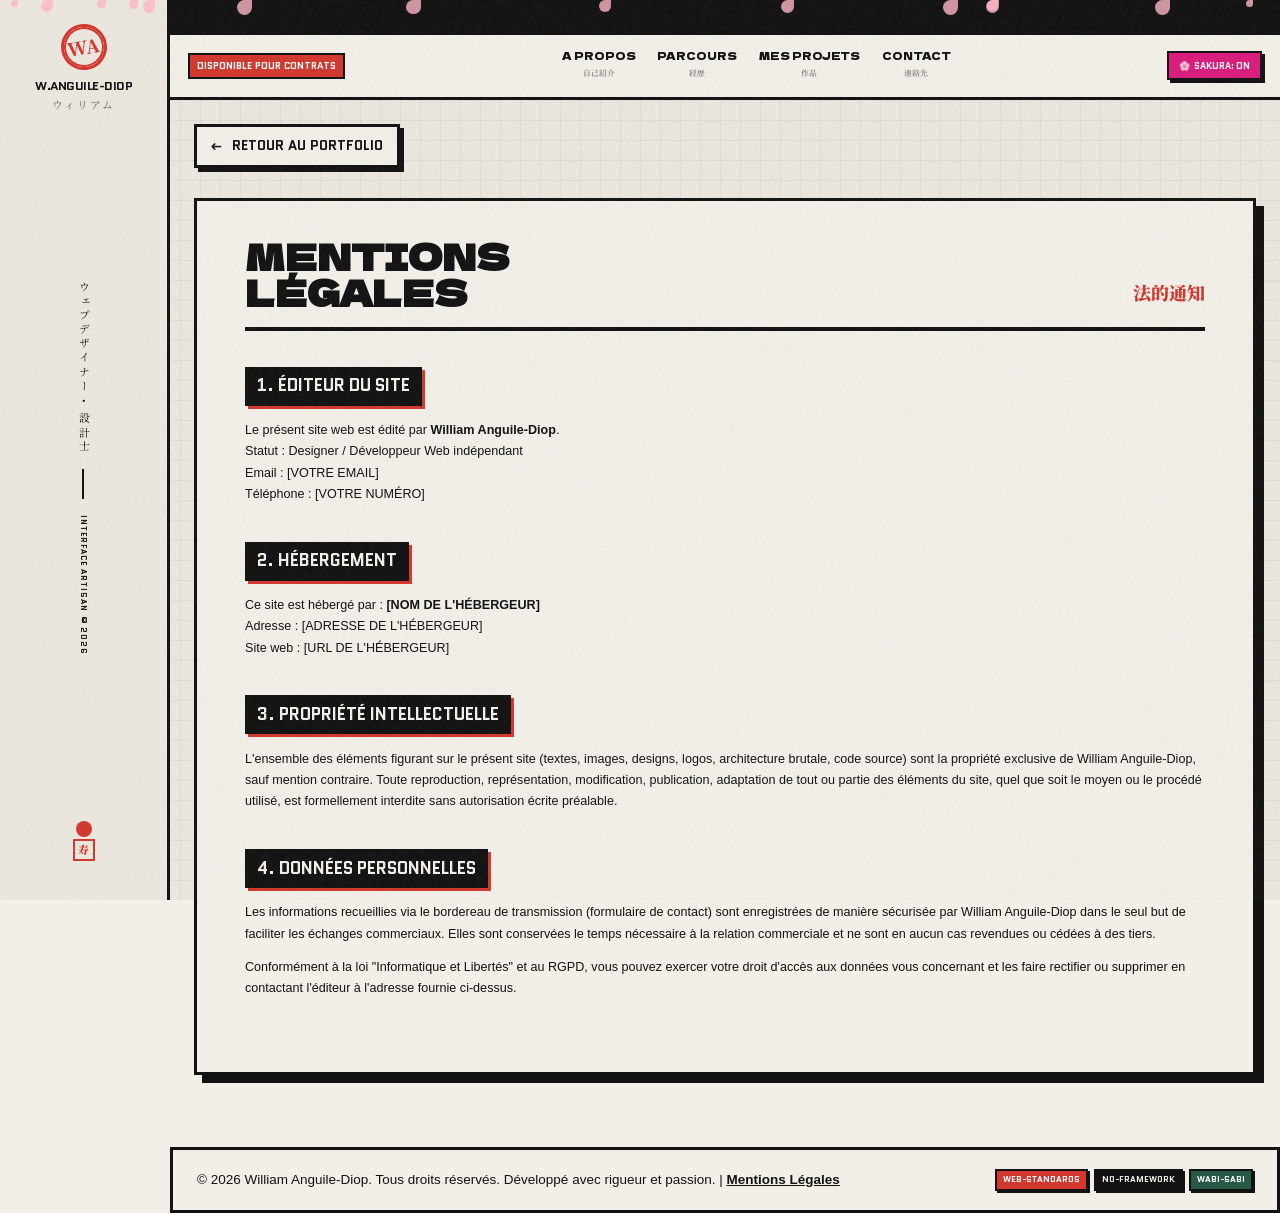
==== commit 6699edcb: "Add files via upload" ====
--- a/mentions.html
+++ b/mentions.html
@@ -115,7 +115,7 @@
         <div class="loader-content">
             <div class="logo-area loader-logo">
                 <div class="hanko-stamp">WA</div>
-                <div class="logo-subtitle">ウィリアム</div>
+                <div lang="ja" class="logo-subtitle">ウィリアム</div>
             </div>
             <div class="loader-progress-box">
                 <div class="loader-progress-bar"></div>
@@ -138,11 +138,11 @@
                 <a href="index.html" style="text-decoration: none; color: inherit; display: block; text-align: center;">
                     <div class="logo-title">W.ANGUILE-DIOP</div>
                 </a>
-                <div class="logo-subtitle">ウィリアム</div>
+                <div lang="ja" class="logo-subtitle">ウィリアム</div>
             </div>
             
             <div class="vertical-text-container">
-                <span class="vertical-text-item">ウェブデザイナー • 設計士</span>
+                <span lang="ja" class="vertical-text-item">ウェブデザイナー • 設計士</span>
                 <span class="vertical-text-divider"></span>
                 <span class="vertical-text-item latin">INTERFACE ARTISAN ©2026</span>
             </div>
@@ -150,7 +150,7 @@
              <div class="oriental-accent-stamp">
                 <div class="accent-circle"></div>
                 <div class="accent-line"></div>
-                <div class="accent-kanji">寿</div>
+                <div lang="ja" class="accent-kanji">寿</div>
             </div>
         </aside>
 
@@ -168,32 +168,42 @@
 
                 <div class="header-main-title">
                     <div class="title-left">
+                        <div class="mobile-logo-area">
+                            <div class="mobile-logo-stamp">WA</div>
+                            <span class="mobile-logo-title">W.ANGUILE-DIOP</span>
+                        </div>
                         <span class="subtitle-badge">DISPONIBLE POUR CONTRATS</span>
                     </div>
                     <nav class="classic-nav">
                         <a href="index.html#tab-intro" class="nav-link">
                             <span class="nav-text">A PROPOS</span>
-                            <span class="nav-ja">自己紹介</span>
+                            <span lang="ja" class="nav-ja">自己紹介</span>
                         </a>
                         <a href="index.html#tab-experience" class="nav-link">
                             <span class="nav-text">PARCOURS</span>
-                            <span class="nav-ja">経歴</span>
+                            <span lang="ja" class="nav-ja">経歴</span>
                         </a>
                         <a href="index.html#tab-projects" class="nav-link">
                             <span class="nav-text">MES PROJETS</span>
-                            <span class="nav-ja">作品</span>
+                            <span lang="ja" class="nav-ja">作品</span>
                         </a>
                         <a href="index.html#tab-contact" class="nav-link">
                             <span class="nav-text">CONTACT</span>
-                            <span class="nav-ja">連絡先</span>
+                            <span lang="ja" class="nav-ja">連絡先</span>
                         </a>
                     </nav>
                     <div class="title-right">
                         <div class="utility-controls">
                             <!-- Contrôle Sakura -->
-                            <button id="toggle-sakura" class="util-btn active" title="Activer/Désactiver Sakura">
+                            <button id="toggle-sakura" class="util-btn active" title="Activer/Désactiver Sakura" aria-pressed="true">
                                 <span class="btn-icon">🌸</span>
                                 <span class="btn-text">SAKURA: ON</span>
+                            </button>
+                            <!-- Bouton Menu Burger Mobile -->
+                            <button id="mobile-burger-btn" class="burger-btn" aria-label="Ouvrir le menu" aria-expanded="false">
+                                <span class="burger-line"></span>
+                                <span class="burger-line"></span>
+                                <span class="burger-line"></span>
                             </button>
                         </div>
                     </div>
@@ -216,7 +226,7 @@
                         <div>
                             <h1 class="mentions-title">Mentions<br>Légales</h1>
                         </div>
-                        <div class="mentions-ja">法的通知</div>
+                        <div lang="ja" class="mentions-ja">法的通知</div>
                     </header>
 
                     <section class="mentions-section">
--- a/style.css
+++ b/style.css
@@ -445,6 +445,11 @@
 .utility-controls {
     display: flex;
     gap: 0.8rem;
+    align-items: center;
+}
+
+.burger-btn {
+    display: none;
 }
 
 .util-btn {
@@ -984,6 +989,10 @@
     z-index: 2;
     cursor: pointer;
 }
+.metro-station:focus-visible {
+    outline: 3px solid var(--accent-red);
+    outline-offset: 4px;
+}
 .station-node {
     width: 30px;
     height: 30px;
@@ -1014,6 +1023,89 @@
     font-family: var(--font-heading);
     text-align: center;
     margin-top: 0;
+}
+/* Vertical timeline layout */
+.vertical-timeline {
+    position: relative;
+    padding-left: 3rem;
+    display: flex;
+    flex-direction: column;
+    gap: 3rem;
+    margin-top: 1.5rem;
+}
+.timeline-line {
+    position: absolute;
+    left: 11px;
+    top: 10px;
+    bottom: 10px;
+    width: 6px;
+    background-color: var(--accent-red);
+    border: 1px solid var(--text-dark);
+    z-index: 1;
+}
+.timeline-item {
+    position: relative;
+    display: flex;
+    gap: 2rem;
+    align-items: stretch;
+}
+.timeline-node-container {
+    position: relative;
+    width: 28px;
+    flex-shrink: 0;
+    z-index: 2;
+}
+.timeline-node {
+    position: absolute;
+    top: 25px;
+    left: 0;
+    width: 28px;
+    height: 28px;
+    border-radius: 50%;
+    background-color: var(--bg-cream);
+    border: 3px solid var(--text-dark);
+    box-shadow: 3px 3px 0px 0px var(--text-dark);
+    transition: background-color 0.3s ease;
+}
+.timeline-item:hover .timeline-node {
+    background-color: var(--accent-red);
+}
+.timeline-card {
+    flex-grow: 1;
+    margin: 0;
+    box-shadow: var(--shadow-flat);
+    transition: transform 0.2s ease, box-shadow 0.2s ease;
+}
+.timeline-card:hover {
+    transform: translate(-3px, -3px);
+    box-shadow: 8px 8px 0px 0px var(--text-dark);
+}
+
+@media (max-width: 768px) {
+    .vertical-timeline {
+        padding-left: 2rem;
+        gap: 2rem;
+    }
+    .timeline-line {
+        left: 8px;
+    }
+    .timeline-node-container {
+        width: 22px;
+    }
+    .timeline-node {
+        width: 22px;
+        height: 22px;
+        top: 20px;
+    }
+    .timeline-item {
+        gap: 1rem;
+    }
+    .exp-card-header {
+        padding: 0 1rem 1rem 1rem !important;
+    }
+    .exp-card-body {
+        padding: 0 1rem !important;
+    }
 }
 
 .exp-card-header { display: flex; flex-direction: column; align-items: flex-start; gap: 1rem; border-bottom: 3px solid var(--text-dark); padding: 0 2rem 1.2rem 2rem; margin-bottom: 1.2rem; }
@@ -1047,7 +1139,7 @@
 .project-img { 
     width: 100%; 
     height: 100%; 
-    object-fit: cover; 
+    object-fit: contain; 
     filter: sepia(30%) grayscale(40%) contrast(120%); /* More retro/tan look */
     border: 2px solid var(--bg-cream); /* Inner frame */
     transition: transform 0.4s ease; 
@@ -1312,24 +1404,159 @@
     color: var(--text-dark);
 }
 
-/* Laptops et écrans moyens */
-@media (max-width: 1366px) {
+/* Laptops et écrans moyens (avec barres latérales) */
+@media (max-width: 1440px) {
+    html {
+        font-size: 12px; /* Diminue la typographie globale de 6px (18px -> 12px) */
+    }
+    .app-container {
+        grid-template-columns: 170px 1fr;
+    }
+    .sidebar-left {
+        padding: 2rem 0.8rem;
+    }
+    .hanko-stamp {
+        width: 46px;
+        height: 46px;
+        font-size: 1.5rem;
+        margin-bottom: 0.8rem;
+    }
+    .logo-title {
+        font-size: 1.05rem;
+    }
+    .vertical-text-container {
+        margin: 0.6rem 0;
+    }
+    .vertical-text-item {
+        font-size: 0.9rem;
+        letter-spacing: 3px;
+    }
+    .vertical-text-item.latin {
+        font-size: 0.65rem;
+        letter-spacing: 1px;
+    }
+    .vertical-text-divider {
+        height: 30px;
+    }
+    .oriental-accent-stamp {
+        height: 55px;
+    }
+    .accent-circle {
+        width: 16px;
+        height: 16px;
+        margin-bottom: 0.2rem;
+    }
+    .accent-kanji {
+        font-size: 0.9rem;
+        width: 22px;
+        height: 22px;
+    }
     .classic-nav {
-        gap: 2rem;
+        gap: 2.2rem;
+        padding: 0 !important; /* Supprime le padding propre pour s'aligner dans le header */
     }
     .hero-title {
         font-size: 3.8rem;
     }
-}
-
-/* Tablettes / Laptops étroits (Sans barres latérales) */
-@media (max-width: 1200px) {
+    .hero-grid {
+        gap: 2.5rem;
+    }
+    .intro-details-grid {
+        gap: 2rem;
+    }
     .projects-grid {
-        grid-template-columns: repeat(2, 1fr);
         gap: 2rem;
     }
-}
-
+    .contact-grid {
+        gap: 2rem;
+    }
+    .header-main-title {
+        padding: 1.2rem 2rem;
+    }
+}
+
+/* Laptops plus étroits et netbooks (avec barres latérales préservées) */
+@media (min-width: 1025px) and (max-width: 1366px) {
+    .classic-nav {
+        gap: 1.8rem;
+        padding: 0 !important; /* Supprime le padding propre */
+    }
+    .nav-link {
+        font-size: 0.85rem;
+    }
+    .nav-ja {
+        font-size: 0.65rem;
+    }
+    .header-main-title {
+        padding: 1rem 1.5rem;
+    }
+    .hero-title {
+        font-size: 3.2rem;
+    }
+    .hero-grid {
+        gap: 1.5rem;
+    }
+    .intro-details-grid {
+        gap: 1.5rem;
+    }
+    .projects-grid {
+        gap: 1.5rem;
+    }
+    .contact-grid {
+        gap: 1.5rem;
+    }
+    .content-body {
+        padding: 2rem;
+    }
+    .hero-card {
+        padding: 2rem 1.5rem;
+    }
+}
+
+/* Optimisation de la barre latérale pour les petits écrans en hauteur (Laptops) */
+@media (max-height: 850px) and (min-width: 1025px) {
+    .sidebar-left {
+        padding: 1.5rem 1rem;
+    }
+    .hanko-stamp {
+        width: 50px;
+        height: 50px;
+        font-size: 1.6rem;
+        margin-bottom: 1rem;
+    }
+    .logo-title {
+        font-size: 1.15rem;
+    }
+    .vertical-text-container {
+        margin: 0.8rem 0;
+    }
+    .vertical-text-item {
+        font-size: 0.95rem;
+        letter-spacing: 4px;
+    }
+    .vertical-text-item.latin {
+        font-size: 0.7rem;
+        letter-spacing: 1px;
+    }
+    .vertical-text-divider {
+        height: 30px;
+    }
+    .oriental-accent-stamp {
+        height: 50px;
+    }
+    .accent-circle {
+        width: 18px;
+        height: 18px;
+        margin-bottom: 0.2rem;
+    }
+    .accent-kanji {
+        font-size: 0.95rem;
+        width: 24px;
+        height: 24px;
+    }
+}
+
+/* Tablettes / Smartphones (Sans barres latérales, menu burger actif) */
 @media (max-width: 1024px) {
     .app-container { 
         grid-template-columns: 1fr; 
@@ -1362,124 +1589,192 @@
     .mobile-logo-area {
         display: flex;
     }
-    .classic-nav {
-        gap: 1.5rem;
-    }
     .hero-card {
         padding: 2.5rem 2rem;
     }
-}
-
-/* Smartphones / Écrans étroits */
-@media (max-width: 768px) {
-    /* Header et Navigation mobile */
+    
+    /* Header et Navigation Mobile */
     .main-header {
-        position: static;
-    }
-    html {
-        scroll-padding-top: 20px;
-    }
+        position: sticky;
+        top: 0;
+        z-index: 110;
+        background-color: var(--bg-cream);
+        border-bottom: var(--border-width) solid var(--border-color);
+    }
+    
     .header-main-title {
+        display: flex;
+        flex-direction: row;
+        justify-content: space-between;
+        align-items: center;
+        padding: 0.8rem 1.5rem;
+        width: 100%;
+        position: relative;
+    }
+    
+    .header-main-title .subtitle-badge {
+        display: none; /* Hide badge on mobile header to save space */
+    }
+    
+    .burger-btn {
+        display: flex;
         flex-direction: column;
-        align-items: stretch;
-        padding: 1.5rem 1.5rem 1rem 1.5rem;
-        gap: 1.2rem;
-    }
+        justify-content: center;
+        align-items: center;
+        gap: 5px;
+        width: 42px;
+        height: 42px;
+        border: 2px solid var(--text-dark);
+        background-color: var(--bg-cream);
+        box-shadow: 2px 2px 0px 0px var(--text-dark);
+        cursor: pointer;
+        transition: all 0.15s ease;
+        padding: 0;
+    }
+    .burger-btn:hover {
+        transform: translate(1px, 1px);
+        box-shadow: 1px 1px 0px 0px var(--text-dark);
+    }
+    .burger-line {
+        display: block;
+        width: 22px;
+        height: 3px;
+        background-color: var(--text-dark);
+        transition: transform 0.3s ease, opacity 0.3s ease;
+    }
+    .burger-btn.open .burger-line:nth-child(1) {
+        transform: translateY(8px) rotate(45deg);
+    }
+    .burger-btn.open .burger-line:nth-child(2) {
+        opacity: 0;
+    }
+    .burger-btn.open .burger-line:nth-child(3) {
+        transform: translateY(-8px) rotate(-45deg);
+    }
+    
+    /* Mobile Menu Drawer */
     .classic-nav {
-        display: grid;
-        grid-template-columns: repeat(2, 1fr);
-        gap: 0.5rem;
+        display: none !important; /* Hidden by default */
+    }
+    
+    .classic-nav.open {
+        display: flex !important;
+        flex-direction: column;
+        align-items: center;
+        justify-content: center;
+        gap: 1.8rem;
+        position: fixed;
+        top: 85px; /* height of header on mobile */
+        left: 0;
+        right: 0;
+        bottom: 0;
         width: 100%;
-        padding: 0;
-    }
-    .nav-link {
-        border: 2px solid var(--border-color);
+        height: calc(100vh - 85px);
         background-color: var(--bg-cream);
+        border-top: var(--border-width) solid var(--text-dark);
+        z-index: 105;
+        padding: 2rem 1.5rem;
+        overflow-y: auto;
+    }
+    
+    .classic-nav.open .subtitle-badge {
+        display: inline-block;
+        margin-bottom: 1.5rem;
+    }
+    
+    .classic-nav.open .nav-link {
+        font-size: 1.5rem;
+        width: 85%;
+        max-width: 280px;
+        padding: 0.8rem;
+        border: 2px solid var(--text-dark);
+        background-color: var(--bg-cream);
+        box-shadow: 3px 3px 0px 0px var(--text-dark);
         text-align: center;
-        width: 100%;
-        padding: 0.5rem;
-        box-shadow: 2px 2px 0px 0px var(--text-dark);
         display: flex;
         flex-direction: column;
         align-items: center;
         justify-content: center;
-        gap: 0.1rem;
-    }
-    .nav-link::after {
-        display: none;
-    }
-    .nav-link.active {
+        transition: all 0.15s ease;
+    }
+    .classic-nav.open .nav-link:hover {
+        transform: translate(1px, 1px);
+        box-shadow: 2px 2px 0px 0px var(--text-dark);
+        background-color: var(--bg-paper-dark);
+    }
+    .classic-nav.open .nav-link.active {
         background-color: var(--accent-color);
         color: var(--text-white);
-        border-color: var(--text-dark);
         box-shadow: none;
-        transform: translate(2px, 2px);
-    }
-    .nav-link.active .nav-ja {
+        transform: translate(3px, 3px);
+    }
+    .classic-nav.open .nav-link.active .nav-ja {
         color: rgba(255, 255, 255, 0.8);
     }
-    
-    /* Hero section */
+    .classic-nav.open .nav-ja {
+        font-size: 0.85rem;
+        color: rgba(18, 18, 18, 0.6);
+        text-transform: none;
+    }
+    .classic-nav.open .nav-link::after {
+        display: none;
+    }
+}
+
+/* Smartphones / Écrans étroits */
+@media (max-width: 768px) {
+    html {
+        font-size: 14px; /* Scaled down root to reduce all typography and spacing */
+        scroll-padding-top: 95px; /* Align scrollspy correctly */
+    }
+    
+    /* Collapse all grids to single column on mobile */
+    .hero-grid, .intro-grid, .about-grid, .projects-grid, .contact-grid, .intro-details-grid, .principles-container { 
+        grid-template-columns: 1fr !important; 
+        gap: 1.5rem;
+    }
+    .col-span-2, .col-span-3 { 
+        grid-column: span 1; 
+    }
+    .grid-inner-2col { 
+        grid-template-columns: 1fr; 
+    }
+    
+    .header-banner {
+        padding: 0.4rem 0;
+        font-size: 0.7rem;
+    }
+    
+    .classic-nav.open {
+        top: 80px;
+        height: calc(100vh - 80px);
+    }
+    
+    /* Hero section font sizing */
     .hero-card {
-        padding: 1.5rem;
+        padding: 1.2rem;
         gap: 1.5rem;
     }
     .hero-header {
         padding-bottom: 1rem;
     }
     .hero-title {
-        font-size: 2.2rem;
+        font-size: 2.2rem !important;
+    }
+    .hero-title-ja {
+        font-size: 1.1rem;
     }
     .lead-text {
         font-size: 1.15rem;
     }
     
-    /* Metro line vertical layout */
-    .metro-line-wrapper {
-        flex-direction: column;
-        align-items: flex-start;
-        gap: 2rem;
-        padding: 2.5rem 1.5rem 2.5rem 2.5rem;
-    }
-    .metro-track {
-        width: 6px;
-        height: 75%;
-        left: calc(2.5rem + 15px); /* 2.5rem padding + 15px (half of 30px station-node) */
-        top: 3.5rem;
-        bottom: 3.5rem;
-        right: auto;
-        transform: none;
-    }
-    .metro-station {
-        flex-direction: row;
-        gap: 1.2rem;
-        width: 100%;
-        text-align: left;
-    }
-    .station-label {
-        display: flex;
-        flex-direction: row;
-        align-items: center;
-        gap: 0.6rem;
-        margin-top: 0;
-        text-align: left;
-    }
-    .station-name {
-        margin-top: 0;
-        font-size: 0.85rem;
-    }
-    .station-code {
-        margin-bottom: 0;
-    }
-    #experience-details-box {
-        padding: 1.5rem 1rem;
-    }
+    /* Timeline / Parcours scaling */
     .exp-title-h3 {
-        font-size: 1.4rem;
+        font-size: 1.3rem;
     }
     .exp-card-header {
         flex-direction: column;
-        gap: 1rem;
+        gap: 0.8rem;
         align-items: flex-start;
         padding-left: 0;
         padding-right: 0;
@@ -1488,24 +1783,129 @@
         padding-left: 0;
         padding-right: 0;
     }
-    
-    /* Grille de projets et formulaires */
+    .brutalist-list li {
+        font-size: 0.95rem;
+    }
+    
+    /* Cards padding adjustments */
+    .card-header {
+        padding: 1rem 1.2rem;
+    }
+    .card-header h2,
+    .card-header h3 {
+        font-size: 1.4rem;
+    }
+    .card-body {
+        padding: 1.5rem 1.2rem;
+        gap: 1rem;
+    }
+    .card-footer, .card-footer-project {
+        padding: 1rem 1.2rem;
+    }
+    
+    /* Section dividers scaling */
+    .section-divider {
+        margin: 2rem -1.5rem 3rem -1.5rem;
+        padding: 0.8rem 1rem;
+    }
+    .divider-text {
+        font-size: 1rem;
+        padding: 0.3rem 0.8rem;
+    }
+    
+    /* Project grid and styling */
     .project-img-wrapper {
-        height: 320px;
+        height: 250px;
+        padding: 1rem;
     }
     .project-card .card-body {
-        padding: 1.5rem 1rem;
+        padding: 1.2rem 1rem;
     }
     .project-title {
-        font-size: 1.8rem;
-    }
+        font-size: 1.6rem;
+    }
+    .project-desc {
+        font-size: 0.95rem;
+    }
+    .brutalist-quote {
+        font-size: 1.2rem;
+        margin: 1.2rem 0;
+        padding-left: 0.8rem;
+    }
+    
+    /* Contact Form & Receipt adjustments */
     .contact-grid {
         gap: 2rem;
     }
     .contact-form-card .card-body {
-        padding: 1.5rem 1rem;
+        padding: 1.2rem 1rem;
+    }
+    .brutalist-input {
+        padding: 0.8rem;
+        font-size: 1rem;
     }
     .retro-receipt {
         padding: 1.2rem 1rem;
     }
-}
+    
+    /* Detail page overrides */
+    .project-detail-title {
+        font-size: 2rem !important;
+    }
+    .project-detail-ja {
+        font-size: 1.2rem !important;
+    }
+    .project-detail-container {
+        padding: 1.5rem 1.2rem;
+    }
+    .project-detail-header {
+        margin-bottom: 1.5rem;
+        padding-bottom: 1rem;
+    }
+    .project-tech-sheet {
+        padding: 1.2rem;
+    }
+    .project-highlights-grid {
+        grid-template-columns: 1fr;
+        gap: 1rem;
+    }
+    
+    .mentions-container {
+        padding: 1.5rem 1.2rem;
+    }
+    .mentions-title {
+        font-size: 2rem !important;
+    }
+    .mentions-ja {
+        font-size: 1.2rem !important;
+    }
+}
+
+/* Styles globaux pour les pages de projet */
+.back-nav {
+    max-width: 1200px;
+    margin: 0 auto 2.5rem auto !important;
+}
+
+@media (max-width: 900px) {
+    .project-detail-grid > div:last-child {
+        display: flex;
+        flex-direction: column;
+        align-items: center;
+        width: 100%;
+    }
+    .project-tech-sheet,
+    .project-main-image-wrapper,
+    .project-detail-grid .retro-btn {
+        width: 100%;
+        max-width: 500px;
+    }
+    .project-highlights-grid {
+        max-width: 500px;
+        margin: 1.5rem auto 0 auto;
+    }
+    .highlight-box {
+        align-items: center;
+        text-align: center;
+    }
+}
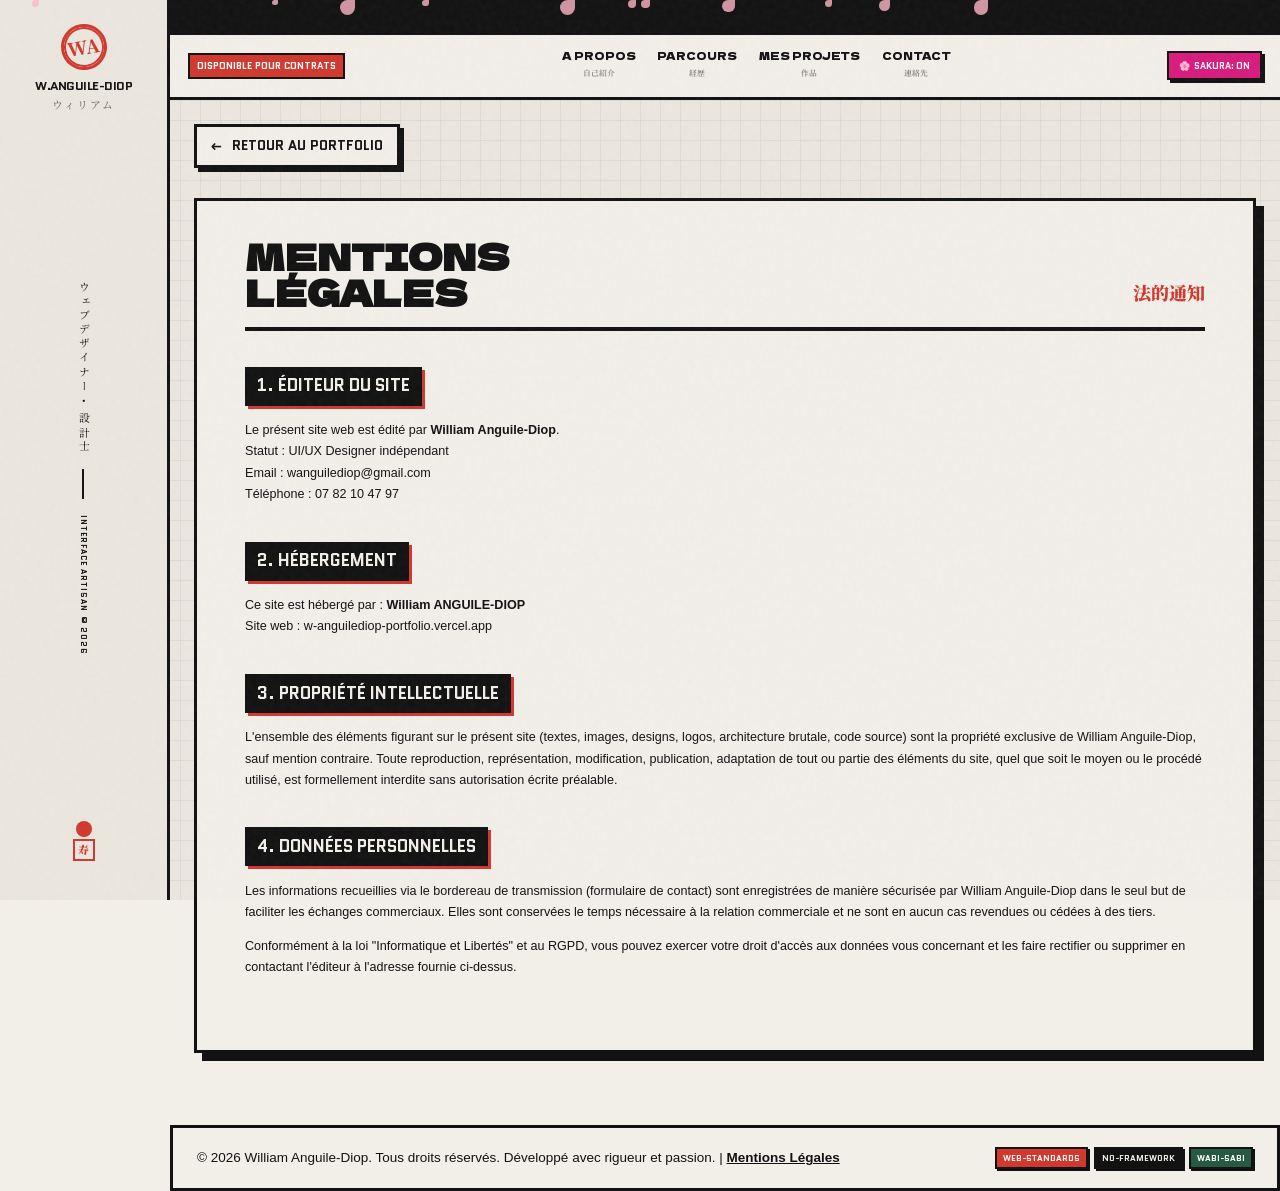
==== commit e4106bd5: "Add files via upload" ====
--- a/mentions.html
+++ b/mentions.html
@@ -233,18 +233,18 @@
                         <h2>1. Éditeur du site</h2>
                         <p>
                             Le présent site web est édité par <strong>William Anguile-Diop</strong>.<br>
-                            Statut : Designer / Développeur Web indépendant<br>
-                            Email : [VOTRE EMAIL]<br>
-                            Téléphone : [VOTRE NUMÉRO]
+                            Statut : UI/UX Designer indépendant<br>
+                            Email : wanguilediop@gmail.com<br>
+                            Téléphone : 07 82 10 47 97
                         </p>
                     </section>
 
                     <section class="mentions-section">
                         <h2>2. Hébergement</h2>
                         <p>
-                            Ce site est hébergé par : <strong>[NOM DE L'HÉBERGEUR]</strong><br>
-                            Adresse : [ADRESSE DE L'HÉBERGEUR]<br>
-                            Site web : [URL DE L'HÉBERGEUR]
+                            Ce site est hébergé par : <strong>William ANGUILE-DIOP</strong><br>
+                            
+                            Site web : w-anguilediop-portfolio.vercel.app
                         </p>
                     </section>
 
--- a/style.css
+++ b/style.css
@@ -28,6 +28,32 @@
 
     /* Blueprint / Wireframe */
     --wireframe-blue: #0055ff;
+
+    /* ==========================================================================
+       VARIABLES D'ANIMATIONS & TRANSITIONS (TEMPS, DÉLAIS & COURBES)
+       ========================================================================== */
+    /* Vitesse, distance et courbe de l'apparition (fade-in) */
+    --anim-ease-fade: ease-in-out;
+    --anim-distance-fade: -45px;
+
+    /* Durées d'animation spécifiques : 1200ms images / 1400ms textes */
+    --anim-duration-img: 1200ms;
+    --anim-duration-text: 1400ms;
+    --anim-duration-fade: var(--anim-duration-text); /* Défaut : durée des textes */
+
+    /* Délais échelonnés en cascade (stagger) */
+    --anim-delay-step: 0.1s;
+    --anim-delay-1: calc(var(--anim-delay-step) * 1); /* 0.1s */
+    --anim-delay-2: calc(var(--anim-delay-step) * 2); /* 0.2s */
+    --anim-delay-3: calc(var(--anim-delay-step) * 3); /* 0.3s */
+    --anim-delay-4: calc(var(--anim-delay-step) * 4); /* 0.4s */
+    --anim-delay-5: calc(var(--anim-delay-step) * 5); /* 0.5s */
+    --anim-delay-6: calc(var(--anim-delay-step) * 6); /* 0.6s */
+
+    /* Rideau de chargement (loader brutaliste) */
+    --loader-curtain-duration: 0.8s;
+    --loader-curtain-ease: cubic-bezier(0.85, 0, 0.15, 1);
+    --loader-bar-duration: 1.5s;
 }
 
 /* ==========================================================================
@@ -106,6 +132,21 @@
     min-height: 100vh;
 }
 
+/* Layout sans barre latérale (pages projet plein écran) */
+.app-container.no-sidebar {
+    grid-template-columns: 1fr !important;
+    display: block;
+}
+
+.app-container.no-sidebar .sidebar-left {
+    display: none !important;
+}
+
+.app-container.no-sidebar .mobile-logo-area {
+    display: flex !important;
+    margin-bottom: 0;
+}
+
 /* ==========================================================================
    BARRE LATÉRALE GAUCHE (SIDEBAR-LEFT)
    ========================================================================== */
@@ -1132,23 +1173,25 @@
     position: relative; 
     height: 420px; 
     border-bottom: var(--border-width) solid var(--border-color); 
-    background-color: var(--text-dark); /* Like the poster's dark background */
-    padding: 1.5rem;
+    background-color: transparent; 
+    padding: 0;
     overflow: hidden; 
 }
 .project-img { 
     width: 100%; 
     height: 100%; 
-    object-fit: contain; 
+    object-fit: cover; 
+    object-position: center;
     filter: sepia(30%) grayscale(40%) contrast(120%); /* More retro/tan look */
-    border: 2px solid var(--bg-cream); /* Inner frame */
+    border: none;
+    display: block;
     transition: transform 0.4s ease; 
 }
 .project-card:hover .project-img { transform: scale(1.05); }
 .project-status-sticker { 
     position: absolute; 
-    top: 5px; 
-    right: 5px; 
+    top: 12px; 
+    right: 12px; 
     font-family: var(--font-title-massive); 
     font-size: 1.1rem; 
     padding: 0.3rem 0.8rem; 
@@ -1280,7 +1323,7 @@
     justify-content: center;
     align-items: center;
     color: var(--bg-cream);
-    transition: transform 0.8s cubic-bezier(0.85, 0, 0.15, 1);
+    transition: transform var(--loader-curtain-duration, 0.8s) var(--loader-curtain-ease, cubic-bezier(0.85, 0, 0.15, 1));
 }
 
 #brutalist-loader.loaded {
@@ -1346,7 +1389,7 @@
     height: 100%;
     width: 0%;
     background-color: var(--accent-red);
-    animation: loadingBar 1.5s cubic-bezier(0.19, 1, 0.22, 1) forwards;
+    animation: loadingBar var(--loader-bar-duration, 1.5s) cubic-bezier(0.19, 1, 0.22, 1) forwards;
 }
 
 .loader-status {
@@ -1816,7 +1859,7 @@
     /* Project grid and styling */
     .project-img-wrapper {
         height: 250px;
-        padding: 1rem;
+        padding: 0;
     }
     .project-card .card-body {
         padding: 1.2rem 1rem;
@@ -1909,3 +1952,793 @@
         text-align: center;
     }
 }
+
+/* ==========================================================================
+   NOUVEAU SYSTÈME DE CASE STUDY MODERNE (INSPIRATION HANZA x BRUTALISME)
+   ========================================================================== */
+
+.case-study-wrapper {
+    max-width: 1200px;
+    margin: 0 auto;
+    display: flex;
+    flex-direction: column;
+    gap: 3.5rem;
+}
+
+.case-study-hero {
+    background-color: var(--bg-cream);
+    border: var(--border-width) solid var(--text-dark);
+    box-shadow: var(--shadow-flat-large);
+    padding: 3rem;
+    position: relative;
+}
+
+.case-top-ribbon {
+    display: flex;
+    justify-content: space-between;
+    align-items: center;
+    flex-wrap: wrap;
+    gap: 1rem;
+    margin-bottom: 2rem;
+    padding-bottom: 1rem;
+    border-bottom: 2px solid var(--text-dark);
+}
+
+.case-category-badges {
+    display: flex;
+    flex-wrap: wrap;
+    gap: 0.6rem;
+}
+
+.case-status-live {
+    display: inline-flex;
+    align-items: center;
+    gap: 0.5rem;
+    font-family: var(--font-heading);
+    font-size: 0.85rem;
+    font-weight: 900;
+    color: var(--text-dark);
+    background: #e4f7e6;
+    border: 2px solid var(--text-dark);
+    padding: 0.25rem 0.75rem;
+    box-shadow: 2px 2px 0px 0px var(--text-dark);
+}
+
+.case-status-dot {
+    width: 9px;
+    height: 9px;
+    border-radius: 50%;
+    background-color: #27ae60;
+    animation: livePulse 2s infinite;
+}
+
+@keyframes livePulse {
+    0% { transform: scale(0.95); opacity: 0.7; }
+    50% { transform: scale(1.25); opacity: 1; }
+    100% { transform: scale(0.95); opacity: 0.7; }
+}
+
+.case-hero-header-content {
+    display: flex;
+    flex-direction: column;
+    gap: 1.2rem;
+}
+
+.case-hero-title-wrap {
+    display: flex;
+    align-items: baseline;
+    flex-wrap: wrap;
+    gap: 1.5rem;
+}
+
+.case-hero-title {
+    font-family: var(--font-title-massive);
+    font-size: 4rem;
+    line-height: 1.05;
+    text-transform: uppercase;
+    color: var(--text-dark);
+    letter-spacing: -1px;
+}
+
+.case-hero-ja {
+    font-family: var(--font-japanese);
+    font-size: 2.2rem;
+    color: var(--accent-red);
+    font-weight: 900;
+}
+
+.case-hero-tagline {
+    font-family: var(--font-heading);
+    font-size: 1.4rem;
+    font-weight: 700;
+    line-height: 1.4;
+    color: var(--text-dark);
+    max-width: 950px;
+    border-left: 4px solid var(--accent-red);
+    padding-left: 1.2rem;
+    margin-top: 0.5rem;
+}
+
+/* Grille de métadonnées Hanza-style */
+.case-meta-grid {
+    display: grid;
+    grid-template-columns: repeat(4, 1fr) auto;
+    border: var(--border-width) solid var(--text-dark);
+    background-color: var(--bg-paper-dark);
+    box-shadow: var(--shadow-flat);
+    margin-top: 2.5rem;
+}
+
+.case-meta-cell {
+    padding: 1.2rem 1.4rem;
+    border-right: var(--border-width) solid var(--text-dark);
+    display: flex;
+    flex-direction: column;
+    gap: 0.3rem;
+}
+
+.case-meta-cell:last-child {
+    border-right: none;
+}
+
+.case-meta-cell.action-cell {
+    background-color: var(--text-dark);
+    display: flex;
+    align-items: center;
+    justify-content: center;
+    padding: 0 1.5rem;
+}
+
+.case-meta-cell.action-cell .retro-btn {
+    box-shadow: none;
+    border-color: var(--bg-cream);
+    white-space: nowrap;
+}
+
+.case-meta-label {
+    font-family: var(--font-heading);
+    font-size: 0.75rem;
+    font-weight: 900;
+    letter-spacing: 1px;
+    text-transform: uppercase;
+    color: rgba(18, 18, 18, 0.6);
+}
+
+.case-meta-value {
+    font-family: var(--font-heading);
+    font-size: 1.1rem;
+    font-weight: 900;
+    color: var(--text-dark);
+}
+
+/* Grand Hero Visual */
+.case-hero-visual {
+    background-color: var(--bg-cream);
+    border: var(--border-width) solid var(--text-dark);
+    box-shadow: var(--shadow-flat-large);
+    overflow: hidden;
+    position: relative;
+}
+
+.case-visual-topbar {
+    background-color: var(--text-dark);
+    color: var(--bg-cream);
+    padding: 0.6rem 1.2rem;
+    display: flex;
+    justify-content: space-between;
+    align-items: center;
+    font-family: var(--font-heading);
+    font-size: 0.8rem;
+    font-weight: 900;
+    letter-spacing: 0.5px;
+    border-bottom: 2px solid var(--text-dark);
+}
+
+.case-visual-dots {
+    display: flex;
+    gap: 6px;
+}
+
+.case-visual-dot {
+    width: 10px;
+    height: 10px;
+    border-radius: 50%;
+    border: 1px solid rgba(255,255,255,0.4);
+}
+.case-visual-dot.red { background-color: #ff5f56; }
+.case-visual-dot.yellow { background-color: #ffbd2e; }
+.case-visual-dot.green { background-color: #27c93f; }
+
+.case-visual-frame {
+    position: relative;
+    aspect-ratio: 16/9;
+    background-color: #0f1115;
+    overflow: hidden;
+}
+
+.case-visual-img {
+    width: 100%;
+    height: 100%;
+    object-fit: cover;
+    object-position: center;
+    transition: transform 0.6s cubic-bezier(0.2, 1, 0.3, 1);
+    filter: contrast(105%);
+}
+
+.case-visual-frame:hover .case-visual-img {
+    transform: scale(1.02);
+}
+
+.case-corner-marker {
+    position: absolute;
+    font-family: monospace;
+    font-size: 1.8rem;
+    font-weight: 900;
+    color: var(--accent-red);
+    z-index: 5;
+    pointer-events: none;
+}
+.case-corner-marker.tl { top: 12px; left: 12px; }
+.case-corner-marker.tr { top: 12px; right: 12px; }
+.case-corner-marker.bl { bottom: 12px; left: 12px; }
+.case-corner-marker.br { bottom: 12px; right: 12px; }
+
+/* Bloc Témoignage Client (Hanza Quote) */
+.case-quote-card {
+    background-color: var(--bg-paper-dark);
+    border: var(--border-width) solid var(--text-dark);
+    box-shadow: var(--shadow-flat);
+    padding: 2.5rem 3rem;
+    display: grid;
+    grid-template-columns: auto 1fr auto;
+    gap: 2.5rem;
+    align-items: center;
+    position: relative;
+}
+
+.case-quote-mark {
+    font-family: var(--font-title-massive);
+    font-size: 5rem;
+    line-height: 0.8;
+    color: var(--accent-red);
+    user-select: none;
+}
+
+.case-quote-body {
+    display: flex;
+    flex-direction: column;
+    gap: 1rem;
+}
+
+.case-quote-text {
+    font-family: var(--font-body);
+    font-size: 1.3rem;
+    font-weight: 700;
+    line-height: 1.6;
+    color: var(--text-dark);
+    font-style: italic;
+}
+
+.case-quote-author {
+    display: flex;
+    align-items: center;
+    gap: 0.8rem;
+}
+
+.case-quote-author-name {
+    font-family: var(--font-heading);
+    font-size: 1rem;
+    font-weight: 900;
+    text-transform: uppercase;
+}
+
+.case-quote-author-role {
+    font-size: 0.9rem;
+    opacity: 0.7;
+    font-family: var(--font-heading);
+}
+
+.case-quote-stamp {
+    width: 65px;
+    height: 65px;
+    border: 3px solid var(--accent-red);
+    border-radius: 50%;
+    display: flex;
+    align-items: center;
+    justify-content: center;
+    color: var(--accent-red);
+    font-family: var(--font-japanese);
+    font-size: 1.8rem;
+    font-weight: 900;
+    transform: rotate(-8deg);
+    flex-shrink: 0;
+}
+
+/* Sections Défi / Solution / Résultats */
+.case-section-box {
+    background-color: var(--bg-cream);
+    border: var(--border-width) solid var(--text-dark);
+    box-shadow: var(--shadow-flat);
+    padding: 3rem;
+}
+
+.case-section-header {
+    display: flex;
+    align-items: center;
+    justify-content: space-between;
+    margin-bottom: 2rem;
+    border-bottom: 3px solid var(--text-dark);
+    padding-bottom: 1.2rem;
+}
+
+.case-section-badge {
+    background-color: var(--text-dark);
+    color: var(--bg-cream);
+    font-family: var(--font-heading);
+    font-size: 0.9rem;
+    font-weight: 900;
+    padding: 0.35rem 0.9rem;
+    letter-spacing: 1px;
+    box-shadow: 3px 3px 0px 0px var(--accent-red);
+    text-transform: uppercase;
+}
+
+.case-section-ja {
+    font-family: var(--font-japanese);
+    font-size: 1.4rem;
+    font-weight: 900;
+    color: var(--accent-red);
+}
+
+.case-grid-two-cols {
+    display: grid;
+    grid-template-columns: 1.3fr 1fr;
+    gap: 3.5rem;
+    align-items: start;
+}
+
+.case-content-lead {
+    font-size: 1.3rem;
+    font-weight: 700;
+    line-height: 1.6;
+    margin-bottom: 1.2rem;
+    color: var(--text-dark);
+}
+
+.case-content-para {
+    font-size: 1.05rem;
+    line-height: 1.8;
+    margin-bottom: 1.2rem;
+    color: #2b2b2b;
+}
+
+/* Bloc d'analyse & bullet points techniques */
+.case-spec-card {
+    background-color: var(--bg-paper-dark);
+    border: 2px solid var(--text-dark);
+    box-shadow: var(--shadow-flat-pressed);
+    padding: 2rem;
+}
+
+.case-spec-card h4 {
+    font-family: var(--font-heading);
+    font-size: 1.1rem;
+    font-weight: 900;
+    text-transform: uppercase;
+    margin-bottom: 1.2rem;
+    border-bottom: 2px solid var(--text-dark);
+    padding-bottom: 0.5rem;
+    display: flex;
+    align-items: center;
+    justify-content: space-between;
+}
+
+.case-spec-list {
+    list-style: none;
+    display: flex;
+    flex-direction: column;
+    gap: 1rem;
+}
+
+.case-spec-list li {
+    position: relative;
+    padding-left: 1.8rem;
+    font-size: 0.95rem;
+    line-height: 1.6;
+}
+
+.case-spec-list li::before {
+    content: "■";
+    position: absolute;
+    left: 0;
+    top: 0;
+    color: var(--accent-red);
+    font-size: 0.85rem;
+}
+
+/* Grille des Métriques / KPIs */
+.case-metrics-grid {
+    display: grid;
+    grid-template-columns: repeat(4, 1fr);
+    gap: 1.5rem;
+    margin-top: 2rem;
+}
+
+.case-metric-card {
+    background-color: var(--bg-paper-dark);
+    border: var(--border-width) solid var(--text-dark);
+    box-shadow: var(--shadow-flat);
+    padding: 2rem 1.5rem;
+    display: flex;
+    flex-direction: column;
+    gap: 0.5rem;
+    transition: transform 0.2s ease, box-shadow 0.2s ease;
+}
+
+.case-metric-card:hover {
+    transform: translate(-3px, -3px);
+    box-shadow: var(--shadow-flat-large);
+}
+
+.case-metric-num {
+    font-family: var(--font-title-massive);
+    font-size: 3rem;
+    line-height: 1;
+    color: var(--accent-red);
+}
+
+.case-metric-label {
+    font-family: var(--font-heading);
+    font-size: 1rem;
+    font-weight: 900;
+    text-transform: uppercase;
+    color: var(--text-dark);
+}
+
+.case-metric-desc {
+    font-size: 0.85rem;
+    line-height: 1.5;
+    opacity: 0.85;
+}
+
+/* Galerie et Interludes Visuels */
+.case-gallery-grid {
+    display: grid;
+    grid-template-columns: 1fr 1fr;
+    gap: 2rem;
+}
+
+.case-gallery-card {
+    border: var(--border-width) solid var(--text-dark);
+    background-color: var(--bg-cream);
+    box-shadow: var(--shadow-flat);
+    overflow: hidden;
+    display: flex;
+    flex-direction: column;
+}
+
+.case-gallery-card.full-width {
+    grid-column: 1 / -1;
+}
+
+.case-gallery-img-wrap {
+    position: relative;
+    aspect-ratio: 16/10;
+    background-color: #121212;
+    overflow: hidden;
+}
+
+.case-gallery-img {
+    width: 100%;
+    height: 100%;
+    object-fit: cover;
+    transition: transform 0.5s ease;
+}
+
+.case-gallery-card:hover .case-gallery-img {
+    transform: scale(1.03);
+}
+
+.case-gallery-caption {
+    padding: 1rem 1.5rem;
+    background-color: var(--bg-paper-dark);
+    border-top: 2px solid var(--text-dark);
+    display: flex;
+    justify-content: space-between;
+    align-items: center;
+    font-family: var(--font-heading);
+    font-size: 0.85rem;
+    font-weight: 900;
+}
+
+/* Carte Projet Suivant (Hanza Next Project) */
+.case-next-project {
+    background-color: var(--text-dark);
+    color: var(--bg-cream);
+    border: var(--border-width) solid var(--text-dark);
+    box-shadow: var(--shadow-flat-large);
+    padding: 3rem;
+    text-decoration: none;
+    display: grid;
+    grid-template-columns: 1fr auto;
+    gap: 2rem;
+    align-items: center;
+    transition: all 0.25s ease;
+    position: relative;
+    overflow: hidden;
+}
+
+.case-next-project::before {
+    content: '';
+    position: absolute;
+    top: 0;
+    left: 0;
+    width: 8px;
+    height: 100%;
+    background-color: var(--accent-red);
+}
+
+.case-next-project:hover {
+    background-color: #1a1a1a;
+    transform: translate(-4px, -4px);
+    box-shadow: 12px 12px 0px 0px var(--accent-red);
+}
+
+.case-next-eyebrow {
+    font-family: var(--font-heading);
+    font-size: 0.9rem;
+    font-weight: 900;
+    letter-spacing: 2px;
+    color: var(--accent-red);
+    text-transform: uppercase;
+    display: flex;
+    align-items: center;
+    gap: 0.8rem;
+    margin-bottom: 0.8rem;
+}
+
+.case-next-title {
+    font-family: var(--font-title-massive);
+    font-size: 2.8rem;
+    line-height: 1.1;
+    color: var(--bg-cream);
+    text-transform: uppercase;
+}
+
+.case-next-desc {
+    font-family: var(--font-body);
+    font-size: 1.1rem;
+    opacity: 0.85;
+    max-width: 650px;
+    margin-top: 0.6rem;
+}
+
+.case-next-arrow-btn {
+    width: 80px;
+    height: 80px;
+    border: 3px solid var(--bg-cream);
+    background-color: var(--accent-red);
+    color: var(--bg-cream);
+    font-size: 2.5rem;
+    font-weight: 900;
+    display: flex;
+    align-items: center;
+    justify-content: center;
+    box-shadow: 4px 4px 0px 0px var(--bg-cream);
+    transition: transform 0.25s ease, background-color 0.25s ease;
+    flex-shrink: 0;
+}
+
+.case-next-project:hover .case-next-arrow-btn {
+    transform: translate(4px, -4px) rotate(45deg);
+    background-color: var(--bg-cream);
+    color: var(--text-dark);
+}
+
+/* Footer de page de projet */
+.case-footer-stamp-area {
+    display: flex;
+    justify-content: space-between;
+    align-items: center;
+    flex-wrap: wrap;
+    gap: 2rem;
+    border-top: 3px solid var(--text-dark);
+    padding-top: 2rem;
+    margin-top: 1rem;
+}
+
+.case-stamp-badge {
+    display: flex;
+    align-items: center;
+    gap: 1.2rem;
+}
+
+.case-stamp-circle {
+    width: 55px;
+    height: 55px;
+    border: 3px solid var(--accent-red);
+    border-radius: 50%;
+    color: var(--accent-red);
+    font-family: var(--font-japanese);
+    font-size: 1.7rem;
+    font-weight: 900;
+    display: flex;
+    align-items: center;
+    justify-content: center;
+    transform: rotate(-10deg);
+}
+
+/* Media Queries pour Case Study */
+@media (max-width: 1100px) {
+    .case-meta-grid {
+        grid-template-columns: repeat(2, 1fr);
+    }
+    .case-meta-cell:nth-child(2) {
+        border-right: none;
+    }
+    .case-meta-cell:nth-child(1),
+    .case-meta-cell:nth-child(2) {
+        border-bottom: var(--border-width) solid var(--text-dark);
+    }
+    .case-meta-cell.action-cell {
+        grid-column: 1 / -1;
+        padding: 1.2rem;
+        border-top: var(--border-width) solid var(--text-dark);
+        border-right: none;
+    }
+    .case-metrics-grid {
+        grid-template-columns: repeat(2, 1fr);
+    }
+}
+
+@media (max-width: 850px) {
+    .case-study-hero {
+        padding: 1.8rem 1.4rem;
+    }
+    .case-hero-title {
+        font-size: 2.6rem;
+    }
+    .case-hero-ja {
+        font-size: 1.6rem;
+    }
+    .case-hero-tagline {
+        font-size: 1.1rem;
+    }
+    .case-quote-card {
+        grid-template-columns: 1fr;
+        padding: 1.8rem 1.4rem;
+        gap: 1.5rem;
+    }
+    .case-quote-mark {
+        display: none;
+    }
+    .case-quote-stamp {
+        align-self: flex-start;
+    }
+    .case-grid-two-cols {
+        grid-template-columns: 1fr;
+        gap: 2rem;
+    }
+    .case-gallery-grid {
+        grid-template-columns: 1fr;
+    }
+    .case-section-box {
+        padding: 1.8rem 1.4rem;
+    }
+    .case-next-project {
+        grid-template-columns: 1fr;
+        padding: 2rem 1.5rem;
+    }
+    .case-next-arrow-btn {
+        width: 60px;
+        height: 60px;
+        font-size: 1.8rem;
+    }
+}
+
+@media (max-width: 550px) {
+    .case-meta-grid {
+        grid-template-columns: 1fr;
+    }
+    .case-meta-cell {
+        border-right: none;
+        border-bottom: var(--border-width) solid var(--text-dark);
+    }
+    .case-metrics-grid {
+        grid-template-columns: 1fr;
+    }
+    .case-metric-num {
+        font-size: 2.5rem;
+    }
+    .case-next-title {
+        font-size: 2rem;
+    }
+}
+
+/* ==========================================================================
+   ANIMATIONS D'APPARITION (FADE IN DE GAUCHE À DROITE)
+   ========================================================================== */
+.fade-in-left {
+    opacity: 0;
+    transform: translateX(var(--anim-distance-fade, -45px));
+    transition: opacity var(--anim-duration-text, 1400ms) var(--anim-ease-fade, ease-in-out), 
+                transform var(--anim-duration-text, 1400ms) var(--anim-ease-fade, ease-in-out);
+    will-change: opacity, transform;
+}
+
+.fade-in-left.is-visible {
+    opacity: 1;
+    transform: translateX(0);
+}
+
+/* Durée spécifique pour les images et conteneurs visuels (1200ms) */
+img.fade-in-left,
+picture.fade-in-left,
+video.fade-in-left,
+.fade-in-left:has(img),
+.fade-in-left:has(picture),
+.fade-in-left:has(video),
+.vva-hero-img.fade-in-left,
+.vva-hero-section.fade-in-left,
+.vva-synopsis-box.fade-in-left,
+.vva-red-showcase-box.fade-in-left,
+.project-hero-media.fade-in-left,
+.showcase-box-media.fade-in-left,
+.gallery-item.fade-in-left,
+.project-banner-card.fade-in-left,
+.project-card-media.fade-in-left,
+.fade-in-left.anim-img,
+.fade-in-left.anim-image {
+    transition-duration: var(--anim-duration-img, 1200ms);
+}
+
+/* Durée spécifique pour les textes (1400ms) */
+h1.fade-in-left,
+h2.fade-in-left,
+h3.fade-in-left,
+h4.fade-in-left,
+h5.fade-in-left,
+h6.fade-in-left,
+p.fade-in-left,
+span.fade-in-left,
+a.fade-in-left,
+.vva-title-group.fade-in-left,
+.vva-meta-item.fade-in-left,
+.vva-feature-block.fade-in-left,
+.vva-metric-item.fade-in-left,
+.vva-footer-cta.fade-in-left,
+.project-detail-header.fade-in-left,
+.project-overview-block.fade-in-left,
+.fade-in-left.anim-text {
+    transition-duration: var(--anim-duration-text, 1400ms);
+}
+
+/* Délais échelonnés (stagger) */
+.delay-1 { transition-delay: var(--anim-delay-1, 0.1s); }
+.delay-2 { transition-delay: var(--anim-delay-2, 0.2s); }
+.delay-3 { transition-delay: var(--anim-delay-3, 0.3s); }
+.delay-4 { transition-delay: var(--anim-delay-4, 0.4s); }
+.delay-5 { transition-delay: var(--anim-delay-5, 0.5s); }
+.delay-6 { transition-delay: var(--anim-delay-6, 0.6s); }
+
+/* Préservation des animations d'ombres portées et de survol pour les images et conteneurs */
+.fade-in-left.is-visible:hover {
+    transition: transform 0.25s ease, box-shadow 0.25s ease !important;
+}
+
+.project-card.fade-in-left.is-visible:hover,
+.case-gallery-card.fade-in-left.is-visible:hover,
+.case-metric-card.fade-in-left.is-visible:hover,
+.timeline-card.fade-in-left.is-visible:hover,
+.highlight-box.fade-in-left.is-visible:hover {
+    transform: translate(-3px, -3px) !important;
+}
+
+@media (prefers-reduced-motion: reduce) {
+    .fade-in-left {
+        opacity: 1 !important;
+        transform: none !important;
+        transition: none !important;
+    }
+}
+
